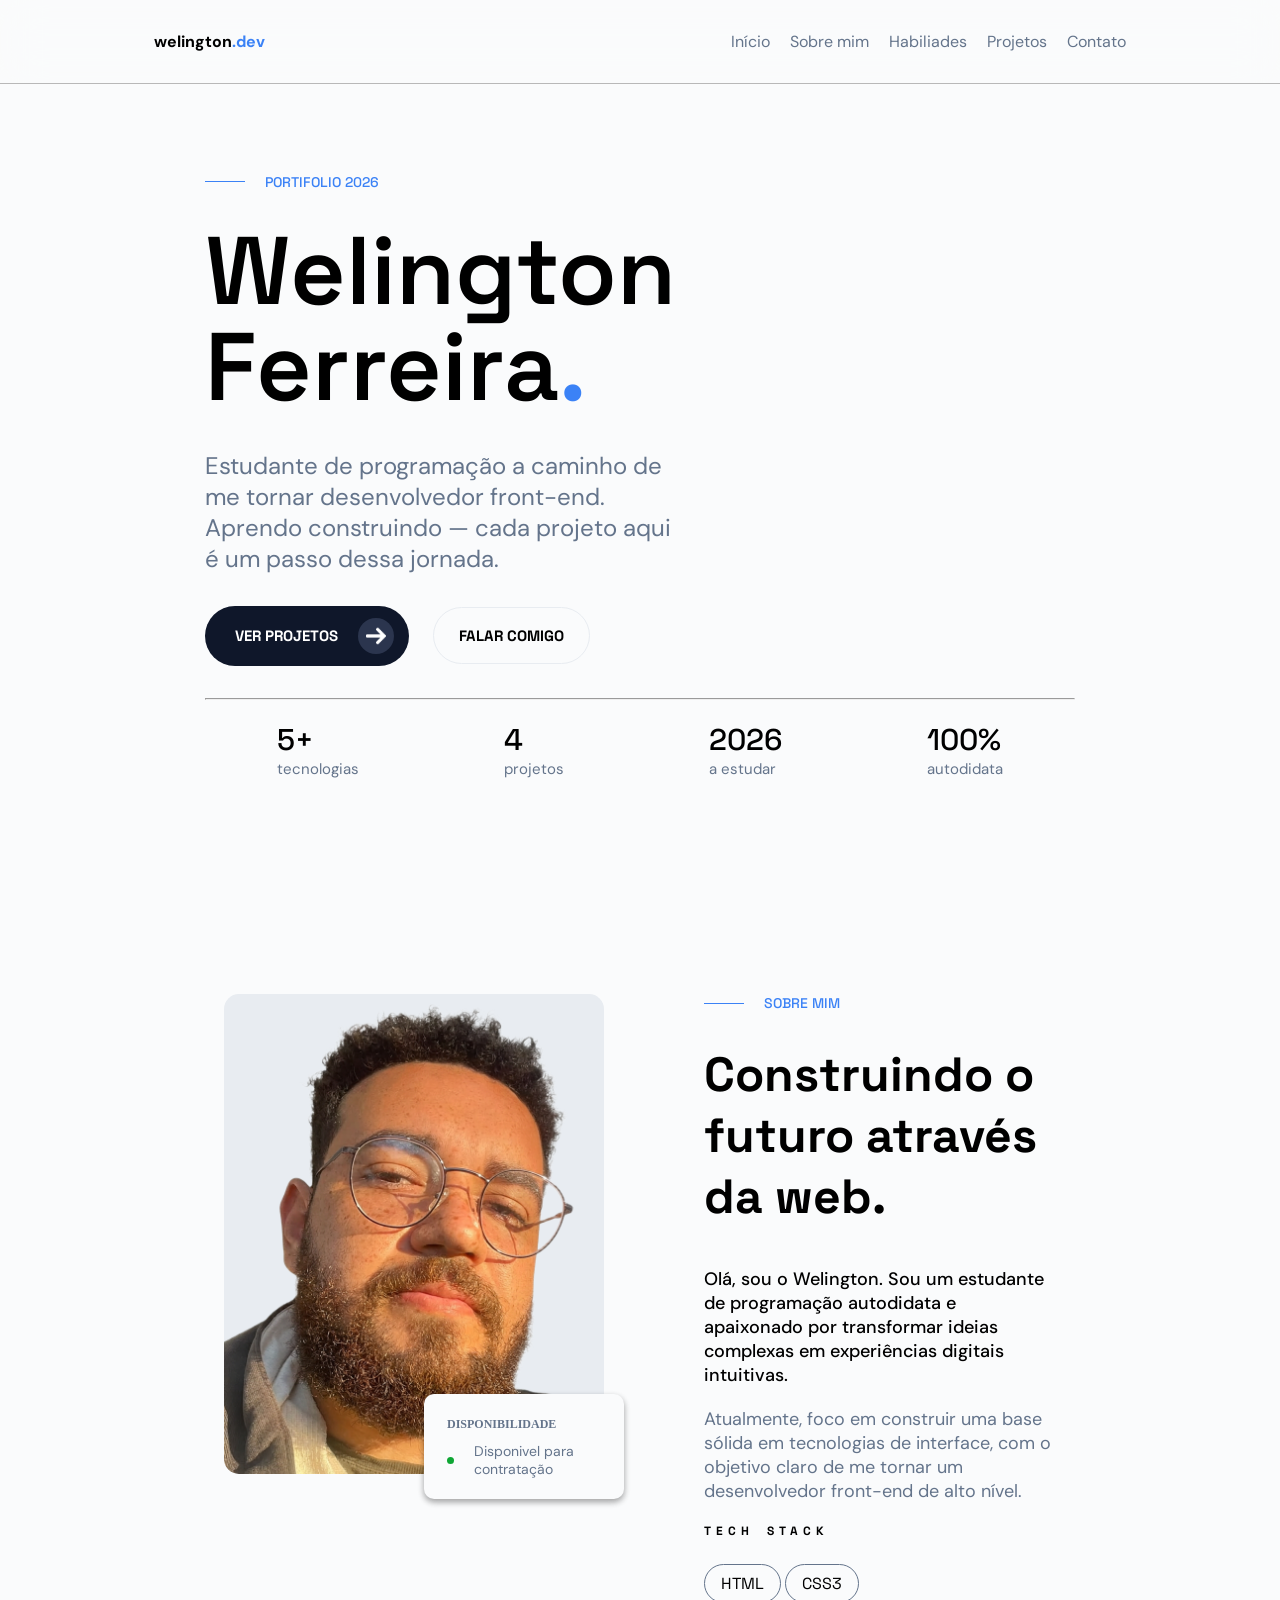
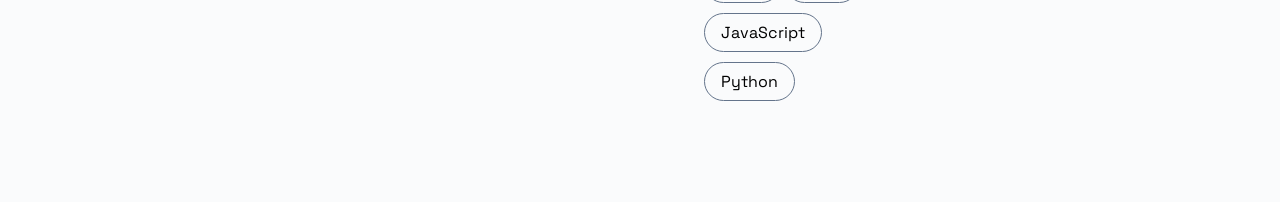
==== index.html @ f97ff8f0 "commit 1 portifolio" ====
<!DOCTYPE html>
<html lang="pt-br">
<head>
    <meta charset="UTF-8">
    <meta name="viewport" content="width=device-width, initial-scale=1.0">
    <title>Portifólio Welington</title>
    <!-- importando fontes -->
    <link rel="preconnect" href="https://fonts.googleapis.com">
    <link rel="preconnect" href="https://fonts.gstatic.com" crossorigin>
    <link href="https://fonts.googleapis.com/css2?family=DM+Sans:ital,opsz,wght@0,9..40,100..1000;1,9..40,100..1000&family=Space+Grotesk:wght@300..700&display=swap" rel="stylesheet">
    <!-- importando css -->
    <link rel="stylesheet" href="./css/global.css">
</head>
<body>
    <!-- cabeçalho -->
    <header class="nav transparente">
        <div>
            <h4>welington<span class="texto-cor">.dev</span></h4>
        </div>
        <div>
            <ul class="alinhamento-nave">
                <li><a href="#inicio">Início</a></li>
                <li><a href="#sobre">Sobre mim</a></li>
                <li><a href="">Habiliades</a></li>
                <li><a href="">Projetos</a></li>
                <li><a href="">Contato</a></li>
            </ul>
        </div>
    </header>
    <!-- corpo -->
    <main>
        <!-- pargina inicial -->
        <div id="inicio" class="estrutura-inicial">
            <div class="conteudo-inicio">
                <div class="estilo-nome-azul espaçamento">
                    <span class="linha"></span>
                    <span>PORTIFOLIO 2026</span>
                </div>
                <div>
                    <h1 class="nome">
                        Welington <br> Ferreira<span class="texto-cor">.</span>
                    </h1>
                    
                </div>
                <p class="espaçamento texto-inicio">
                    Estudante de programação a caminho de me tornar
                    desenvolvedor front-end. Aprendo construindo — cada
                    projeto aqui é um passo dessa jornada.
                </p>
                <div>
                    <button class="espaçamento but-projetos">
                        VER PROJETOS
                        <span class="circulo">
                            <img src="./img/seta-esquerda.png" alt="">
                        </span>
                    </button>
                    <button class="but-comigo">
                        FALAR COMIGO
                    </button>
                </div>
                <hr>
                <div class="resumo-bio">
                    <div class="estrutura-bio">
                        <p class="negrito">5+</p>
                        <p class="detalhes">tecnologias</p>
                    </div>
                    <div class="estrutura-bio">
                        <p class="negrito">4</p>
                        <p class="detalhes">projetos</p>
                    </div>
                    <div class="estrutura-bio">
                        <p class="negrito">2026</p>
                        <p class="detalhes">a estudar</p>
                    </div>
                    <div class="estrutura-bio">
                        <p class="negrito">100%</p>
                        <p class="detalhes">autodidata</p>
                    </div>
                </div>

            </div>
        </div>
        <!-- pagina sobre mim -->
        <div id="sobre" class="estrutura-inicial">
            <div class="conteudo-sobre">
                <div class="teste">
                    <img src="./img/foto-original-sem-fundo (2).png" alt="">
                    <div class="sobre-div">
                        <p class="space-grotesk">DISPONIBILIDADE</p>
                        <div class="teste2 espaçamento">
                            <span class="pisca"></span>
                            <p>Disponivel para contratação</p>
                        </div>
                    </div>
                </div>
                <div class="alinhamento-texto">
                    <div class="estilo-nome-azul espaçamento">
                        <span class="linha"></span>
                        <span>SOBRE MIM</span>
                    </div>
                    <h2 class="titulo">Construindo o futuro através da web.</h2>
                    <p class="textos negrito">Olá, sou o Welington. Sou um estudante de programação autodidata e apaixonado por transformar ideias complexas em experiências digitais intuitivas.</p>
                    <p class="textos">Atualmente, foco em construir uma base sólida em tecnologias de interface, com o objetivo claro de me tornar um desenvolvedor front-end de alto nível.</p>
                    <h4 class="sub-titulos">TECH STACK</h4>
                    <div class="largura-maxima">
                        <span class="stacks">HTML</span>
                        <span class="stacks">CSS3</span>
                        <span class="stacks">JavaScript</span>
                        <span class="stacks">Python</span>
                    </div>
                </div>
            </div>
        </div>
    </main>
    <!-- rodapé -->
    <footer></footer>
    <script src="./js/main.js"></script>
</body>
</html>
---- css/global.css ----
@import url('../css/nav.css');
@import url('../css/inicio.css');
@import url('../css/sobre.css');
/*@import url('habilidades.css');
@import url('projetos.css');
@import url('contato.css'); */

:root {
    --fundo: #fafbfc;
    --fundo-transparente: rgba(250, 251, 252, 0.886);
    --texto-escuro: #e8ecf1;
    --azul-cinza: #64748b;
    --azul-escuro: #0f172a;
    --azul: #3b82f6;
    --font-display: "Space Grotesk", sans-serif;
    --font-sans: "DM Sans", sans-serif;
}

.titulo{
    font-size: 48px;
    font-family: var(--font-display);
    font-weight: 700;
    margin-bottom: 40px;
}

.textos{
    font-size: 18px;
    font-family: var(--font-sans);
    margin-bottom: 20px;
}

.sub-titulos{
    font-family: var(--font-display);
    font-size: 12px;
    word-spacing: 5px;
    letter-spacing: 5px;
    margin-bottom: 20px;
}

.stacks{
    padding: 8px 16px;
    font-family: var(--font-display);
    border: 1px solid var(--azul-cinza);
    border-radius: 35px;
    display: inline-block;
    margin: 5px 0px;
}

.stacks:hover{
    color: var(--azul);
    border: 1px solid var(--azul);
    cursor: default;
}

.largura-maxima{
    width: 60%;
    display: block;
}

* {
    background-color: var(--fundo);
    margin: 0;
    padding: 0;
    box-sizing: border-box;
    scroll-behavior: smooth;
}

h1{
    font-family: var(--font-display);
    font-size: 96px;
    font-weight: 600;
    line-height: 6rem;
}

h4{
    font-weight: 700;
}

a{
    text-decoration: none;
    color: inherit;
}

p{
    font-size: 14px;
    font-family: var(--font-sans);
    color: var(--azul-cinza);
}

ul{
    list-style: none;
}

button{
    cursor: pointer;
    font-family: var(--font-display);
    font-size: 15px;
    padding: 18px 25px 18px 25px; 
    border-radius: 35px;
    font-weight: 700;
    border: 1px solid var(--texto-escuro);
    margin: 0px 20px 0px 0px;
}
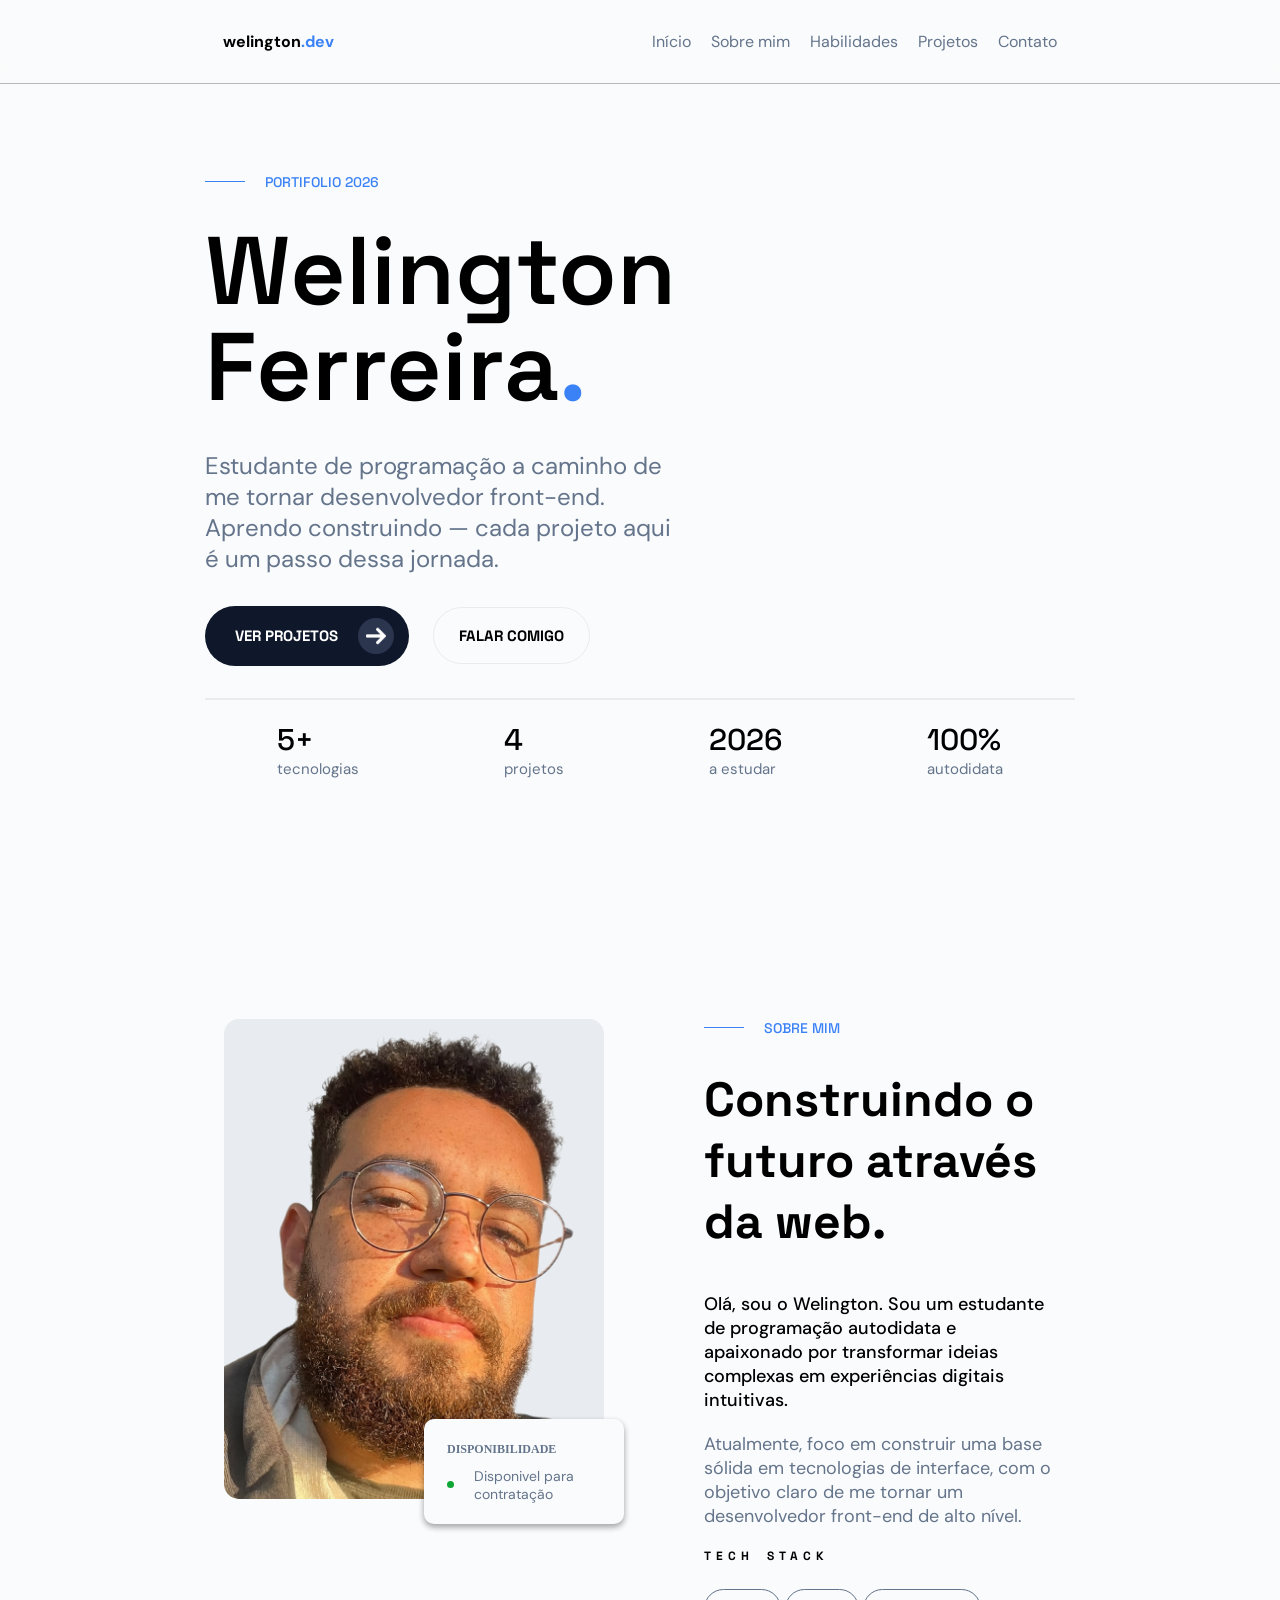
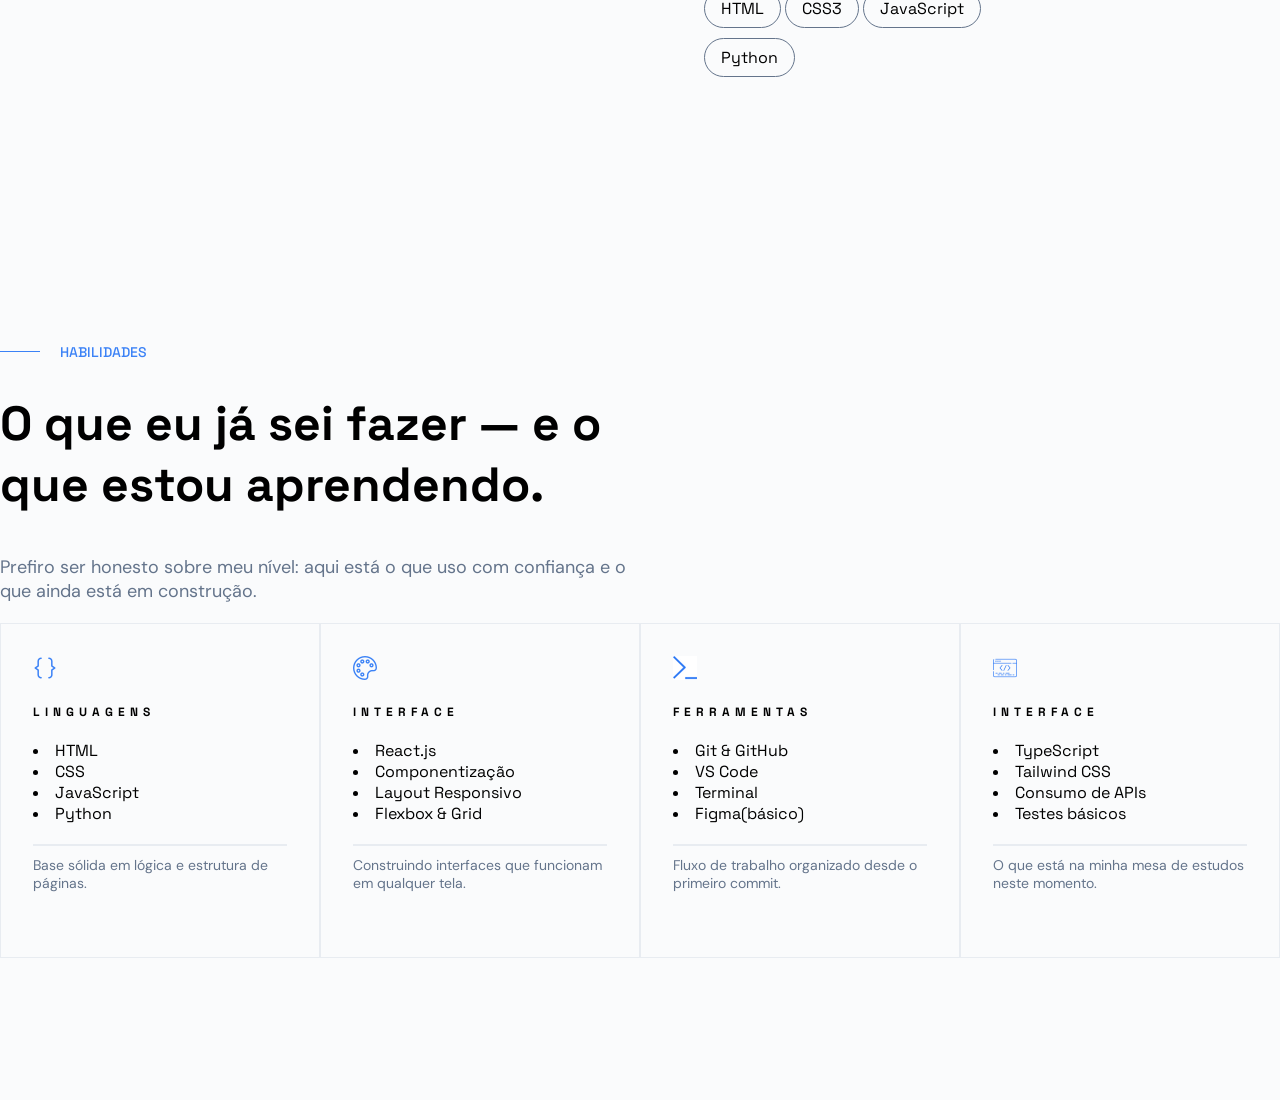
==== commit 078c7687: "add habilidades" ====
--- a/index.html
+++ b/index.html
@@ -21,7 +21,7 @@
             <ul class="alinhamento-nave">
                 <li><a href="#inicio">Início</a></li>
                 <li><a href="#sobre">Sobre mim</a></li>
-                <li><a href="">Habiliades</a></li>
+                <li><a href="#habilidades">Habilidades</a></li>
                 <li><a href="">Projetos</a></li>
                 <li><a href="">Contato</a></li>
             </ul>
@@ -111,6 +111,74 @@
                 </div>
             </div>
         </div>
+        <!-- pagina de habilidades -->
+         <div id="habilidades" class="estrutura-inicial">
+            <div>
+                <div class="alinhamento-texto">
+
+                    <div class="estilo-nome-azul espaçamento">
+                        <span class="linha"></span>
+                        <span>HABILIDADES</span>
+                    </div>
+                    <h2 class="titulo">
+                        O que eu já sei fazer — e o que estou aprendendo.
+                    </h2>
+                    <p class="textos">Prefiro ser honesto sobre meu nível: aqui está o que uso com confiança e o que ainda está em construção.</p>
+                   
+                </div>
+               
+                <div class="org-card">
+                    <div class="card-habilidades">
+                    <img src="./img/colchetes.png" alt="">
+                        <h4 class="sub-titulos">LINGUAGENS</h4>
+                        <ul class="ali">
+                            <li>HTML</li>
+                            <li>CSS</li>
+                            <li>JavaScript</li>
+                            <li>Python</li>
+                        </ul>
+                        <hr>
+                        <p>Base sólida em lógica e estrutura de páginas.</p>
+                    </div>
+                    <div class="card-habilidades">
+                        <img src="./img/paleta-de-cores.png" alt="">
+                        <h4 class="sub-titulos">INTERFACE</h4>
+                        <ul class="ali">
+                            <li>React.js</li>
+                            <li>Componentização</li>
+                            <li>Layout Responsivo</li>
+                            <li>Flexbox & Grid</li>
+                        </ul>
+                        <hr>
+                        <p>Construindo interfaces que funcionam em qualquer tela.</p>
+                    </div>
+                    <div class="card-habilidades">
+                        <img src="./img/img ferramentas.png" alt="">
+                        <h4 class="sub-titulos">FERRAMENTAS</h4>
+                        <ul class="ali">
+                            <li>Git & GitHub</li>
+                            <li>VS Code</li>
+                            <li>Terminal</li>
+                            <li>Figma(básico)</li>
+                        </ul>
+                        <hr>
+                        <p>Fluxo de trabalho organizado desde o primeiro commit.</p>
+                    </div>
+                    <div class="card-habilidades">
+                        <img src="./img/programacao.png" alt="">
+                        <h4 class="sub-titulos">INTERFACE</h4>
+                        <ul class="ali">
+                            <li>TypeScript</li>
+                            <li>Tailwind CSS</li>
+                            <li>Consumo de APIs</li>
+                            <li>Testes básicos</li>
+                        </ul>
+                        <hr>
+                        <p>O que está na minha mesa de estudos neste momento.</p>
+                    </div>
+                </div>
+            </div>
+         </div>
     </main>
     <!-- rodapé -->
     <footer></footer>
--- a/css/global.css
+++ b/css/global.css
@@ -1,8 +1,8 @@
 @import url('../css/nav.css');
 @import url('../css/inicio.css');
 @import url('../css/sobre.css');
-/*@import url('habilidades.css');
-@import url('projetos.css');
+@import url('../css/habilidades.css');
+/* @import url('projetos.css');
 @import url('contato.css'); */
 
 :root {
@@ -14,6 +14,9 @@
     --azul: #3b82f6;
     --font-display: "Space Grotesk", sans-serif;
     --font-sans: "DM Sans", sans-serif;
+
+    /* --transparente: rgba(250, 251, 252, 0.765) 'backdrop-filter': blur(20px); */
+  
 }
 
 .titulo{
@@ -53,7 +56,7 @@
 }
 
 .largura-maxima{
-    width: 60%;
+    width: 80%;
     display: block;
 }
 
@@ -79,6 +82,7 @@
 a{
     text-decoration: none;
     color: inherit;
+    background-color: inherit;
 }
 
 p{
@@ -87,9 +91,7 @@
     color: var(--azul-cinza);
 }
 
-ul{
-    list-style: none;
-}
+
 
 button{
     cursor: pointer;
@@ -101,3 +103,10 @@
     border: 1px solid var(--texto-escuro);
     margin: 0px 20px 0px 0px;
 }
+
+hr{
+    border: none;
+    height: 2px;
+    background-color: var(--texto-escuro);
+    margin-bottom: 10px;
+}
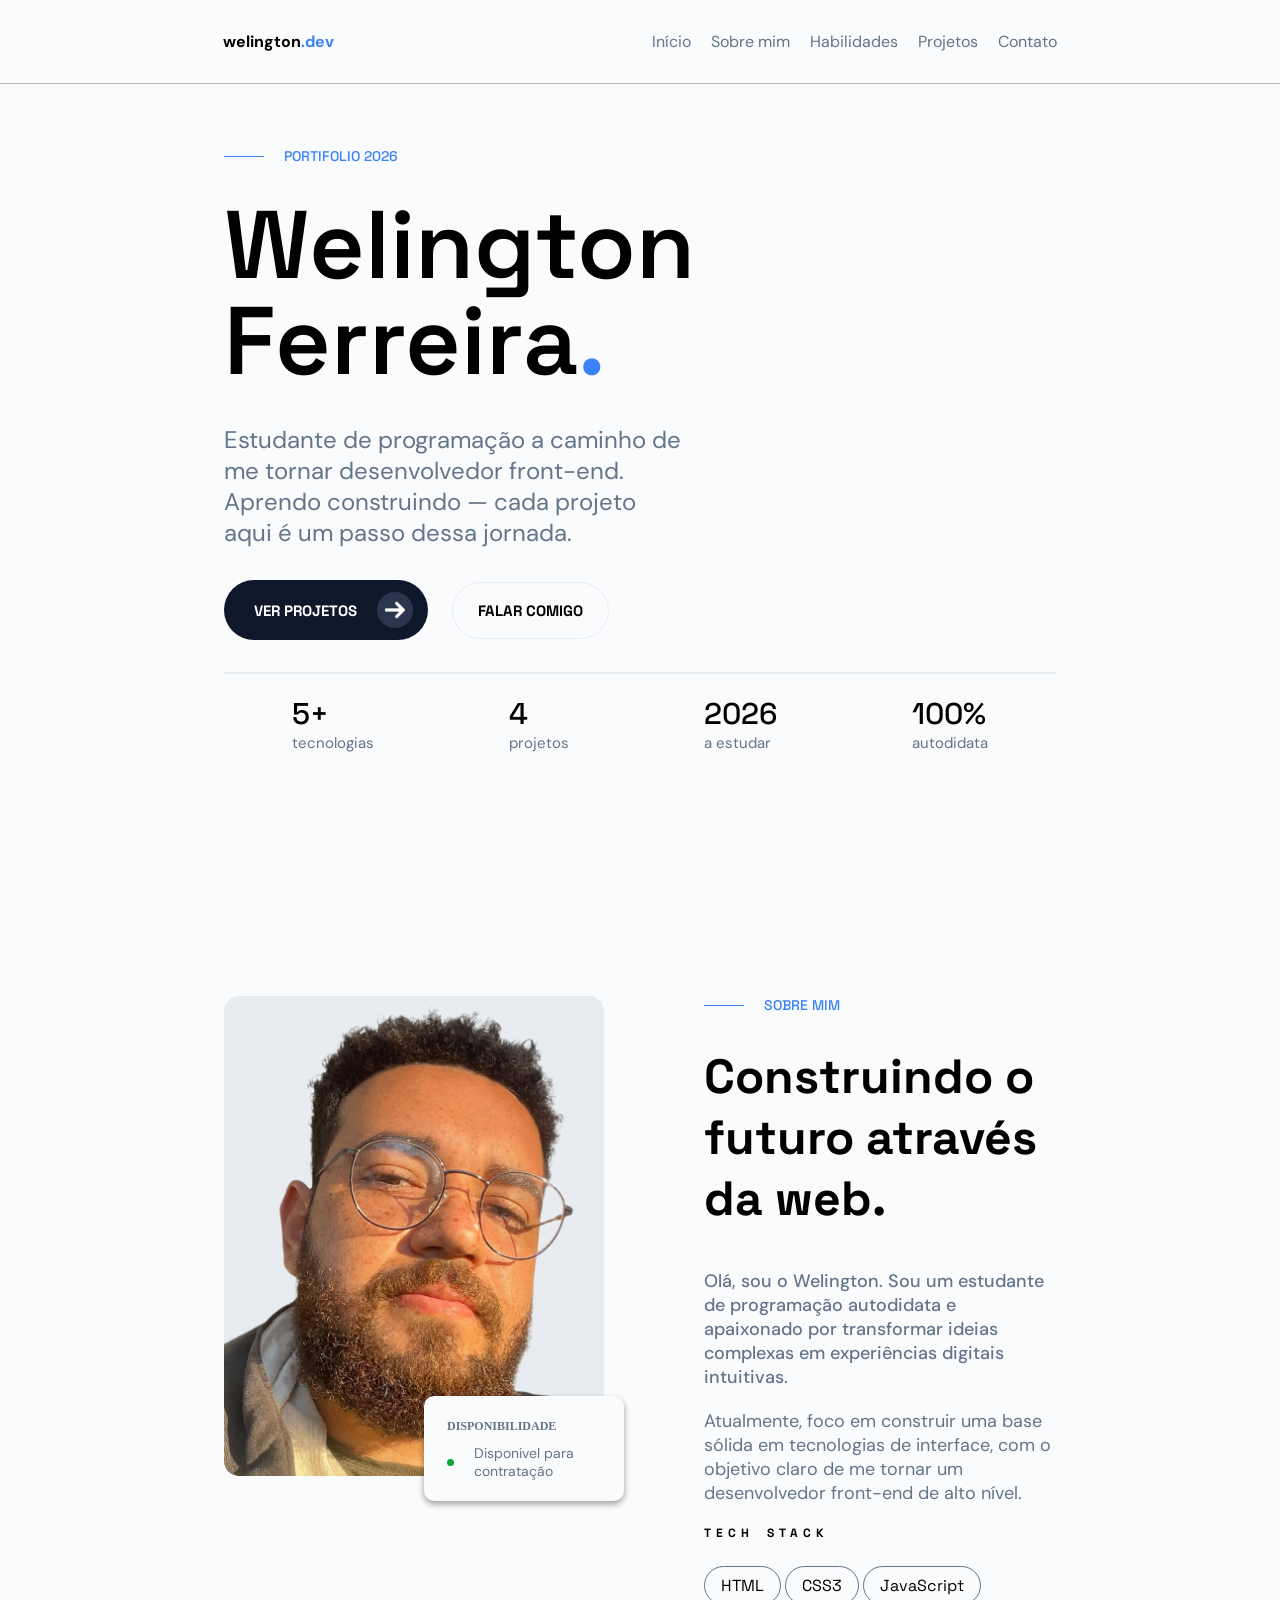
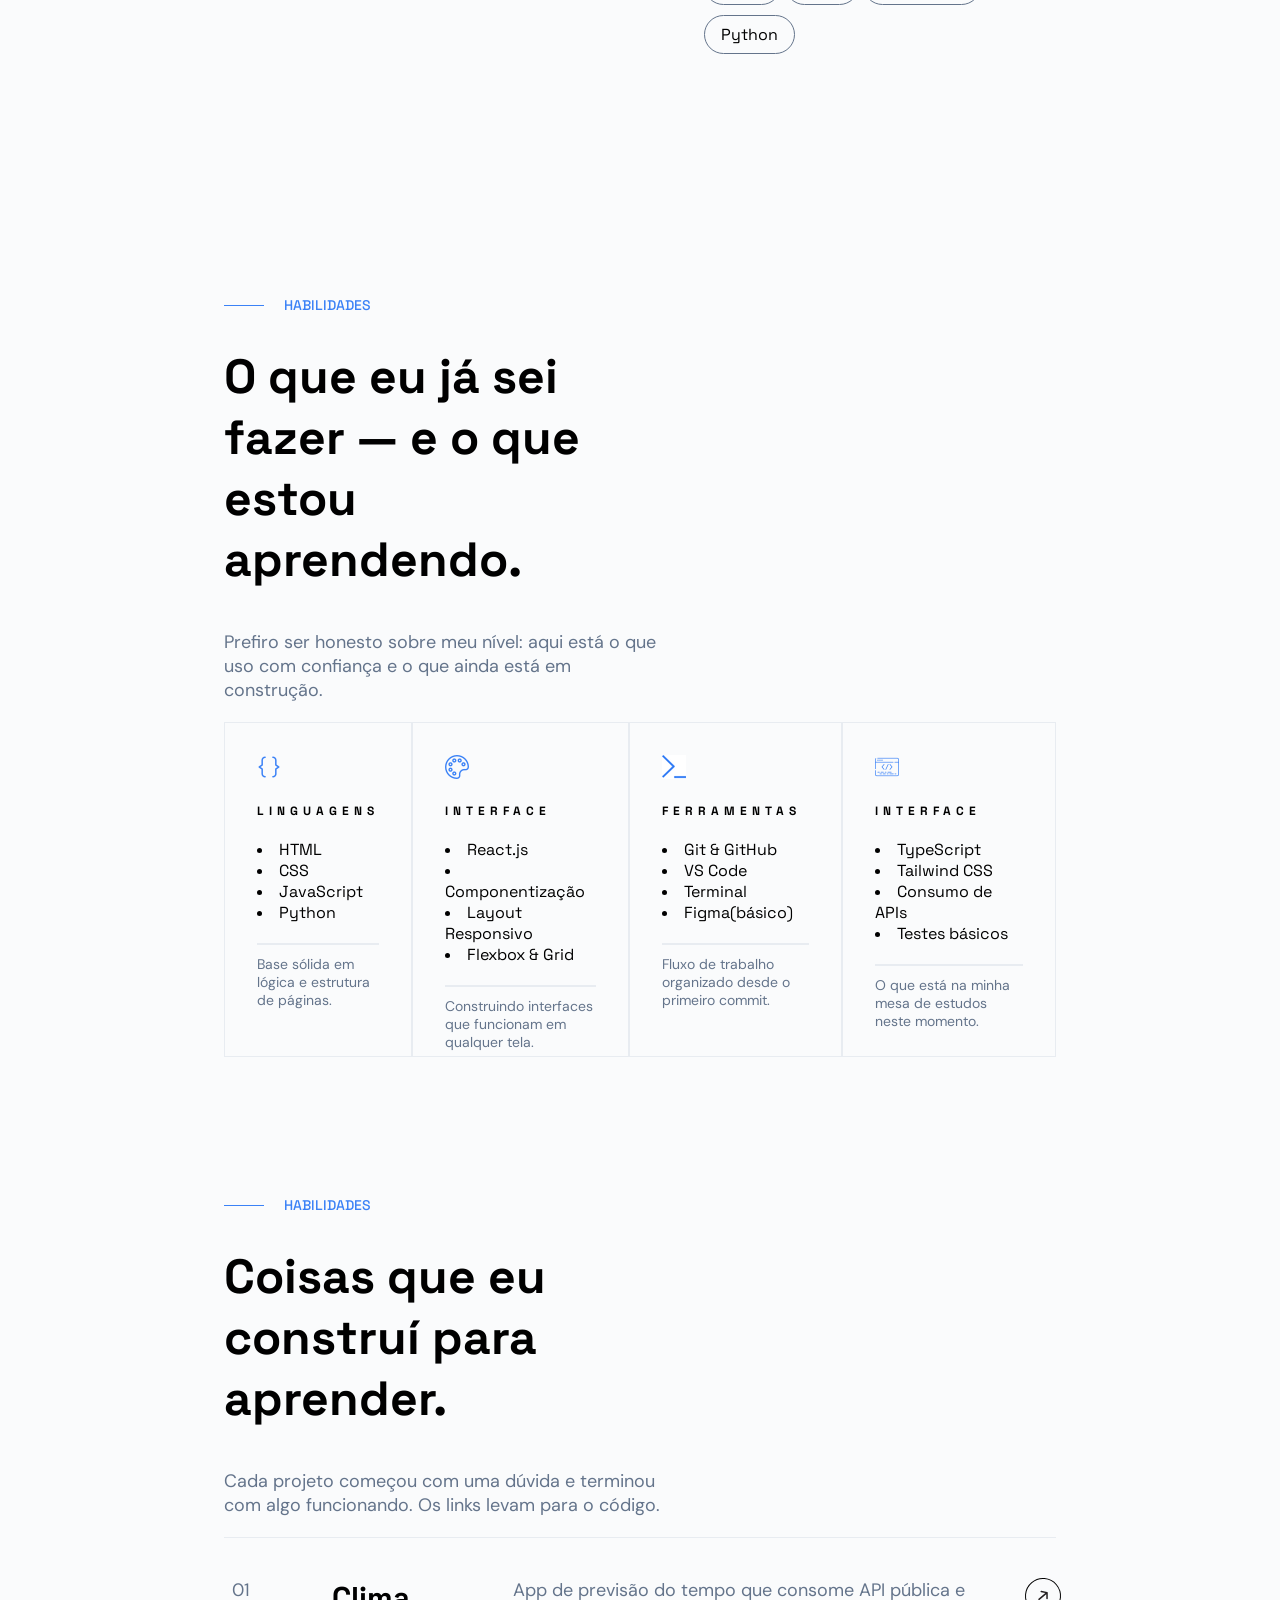
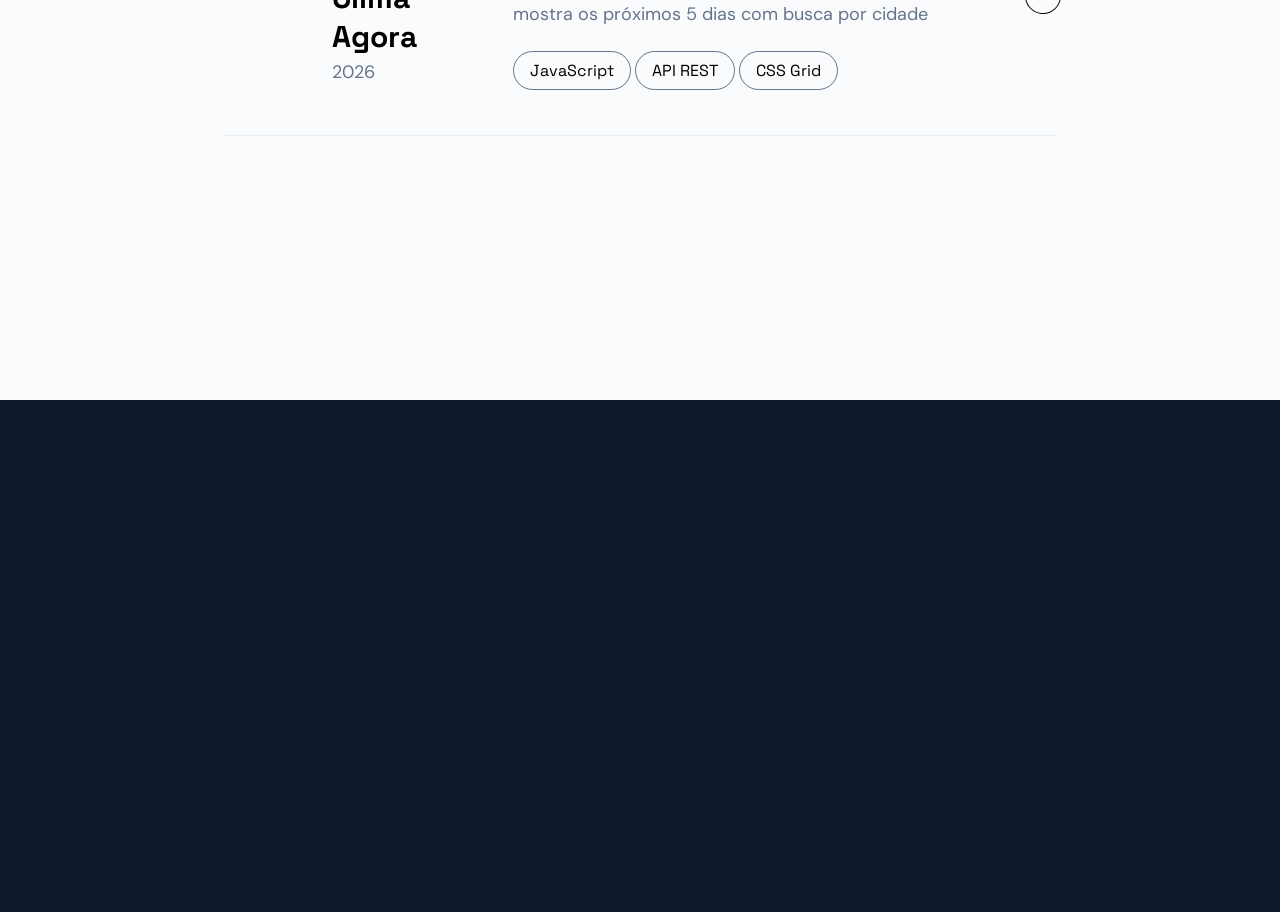
==== commit bd78112c: "add projetos" ====
--- a/index.html
+++ b/index.html
@@ -22,15 +22,15 @@
                 <li><a href="#inicio">Início</a></li>
                 <li><a href="#sobre">Sobre mim</a></li>
                 <li><a href="#habilidades">Habilidades</a></li>
-                <li><a href="">Projetos</a></li>
-                <li><a href="">Contato</a></li>
+                <li><a href="#projetos">Projetos</a></li>
+                <li><a href="#contato">Contato</a></li>
             </ul>
         </div>
     </header>
     <!-- corpo -->
     <main>
         <!-- pargina inicial -->
-        <div id="inicio" class="estrutura-inicial">
+        <section id="inicio" class="estrutura-inicial">
             <div class="conteudo-inicio">
                 <div class="estilo-nome-azul espaçamento">
                     <span class="linha"></span>
@@ -79,9 +79,9 @@
                 </div>
 
             </div>
-        </div>
+        </section>
         <!-- pagina sobre mim -->
-        <div id="sobre" class="estrutura-inicial">
+        <section id="sobre" class="estrutura-inicial">
             <div class="conteudo-sobre">
                 <div class="teste">
                     <img src="./img/foto-original-sem-fundo (2).png" alt="">
@@ -99,7 +99,7 @@
                         <span>SOBRE MIM</span>
                     </div>
                     <h2 class="titulo">Construindo o futuro através da web.</h2>
-                    <p class="textos negrito">Olá, sou o Welington. Sou um estudante de programação autodidata e apaixonado por transformar ideias complexas em experiências digitais intuitivas.</p>
+                    <p class="negrito textos ">Olá, sou o Welington. Sou um estudante de programação autodidata e apaixonado por transformar ideias complexas em experiências digitais intuitivas.</p>
                     <p class="textos">Atualmente, foco em construir uma base sólida em tecnologias de interface, com o objetivo claro de me tornar um desenvolvedor front-end de alto nível.</p>
                     <h4 class="sub-titulos">TECH STACK</h4>
                     <div class="largura-maxima">
@@ -110,10 +110,10 @@
                     </div>
                 </div>
             </div>
-        </div>
+        </section>
         <!-- pagina de habilidades -->
-         <div id="habilidades" class="estrutura-inicial">
-            <div>
+         <section id="habilidades" class="estrutura-inicial">
+            <div class="alinhamento-padding">
                 <div class="alinhamento-texto">
 
                     <div class="estilo-nome-azul espaçamento">
@@ -178,10 +178,51 @@
                     </div>
                 </div>
             </div>
-         </div>
+         </section>
+         <!-- pagina de projetos -->
+        <section id="projetos" class="estrutura-inicial">
+            <div class="alinhamento-padding">
+                <div class="alinhamento-texto">
+                    <div class="estilo-nome-azul espaçamento">
+                        <span class="linha"></span>
+                        <span>HABILIDADES</span>
+                    </div>
+                    <h2 class="titulo">
+                        Coisas que eu construí para aprender.
+                    </h2>
+                    <p class="textos">
+                        Cada projeto começou com uma dúvida e terminou com algo funcionando. Os links levam para o código.
+                    </p>
+                </div>
+                
+                <div class="card-projetos">
+                    <div>
+                        <span class="textos">01</span>
+                    </div>
+                    <div>
+                        <h3 class="titulo-projeto">Clima Agora</h3>
+                        <span class="textos">2026</span>
+                    </div>
+                    <div>
+                        <p class="textos">App de previsão do tempo que consome API pública e mostra os próximos 5 dias com busca por cidade</p>
+                        <span class="stacks">JavaScript</span>
+                        <span class="stacks">API REST</span>
+                        <span class="stacks">CSS Grid</span>
+                    </div>
+                    <div class="ali-img">
+                        <img src="./img/arrowbackoutline_110825.svg" alt="">
+                    </div>
+                </div>
+
+            </div>
+        </section>
+        <!-- pagina de contato -->
+        <section id="contato" class="desing-footer">
+            <div></div>
+            <div></div>
+            <footer></footer>
+        </section>
     </main>
-    <!-- rodapé -->
-    <footer></footer>
     <script src="./js/main.js"></script>
 </body>
 </html>
--- a/css/global.css
+++ b/css/global.css
@@ -2,8 +2,8 @@
 @import url('../css/inicio.css');
 @import url('../css/sobre.css');
 @import url('../css/habilidades.css');
-/* @import url('projetos.css');
-@import url('contato.css'); */
+@import url('../css/projetos.css');
+@import url('../css/contato.css');
 
 :root {
     --fundo: #fafbfc;
@@ -30,6 +30,7 @@
     font-size: 18px;
     font-family: var(--font-sans);
     margin-bottom: 20px;
+    color: var(--azul-cinza);
 }
 
 .sub-titulos{
@@ -58,6 +59,10 @@
 .largura-maxima{
     width: 80%;
     display: block;
+}
+
+.alinhamento-padding{
+    padding: 96px;
 }
 
 * {
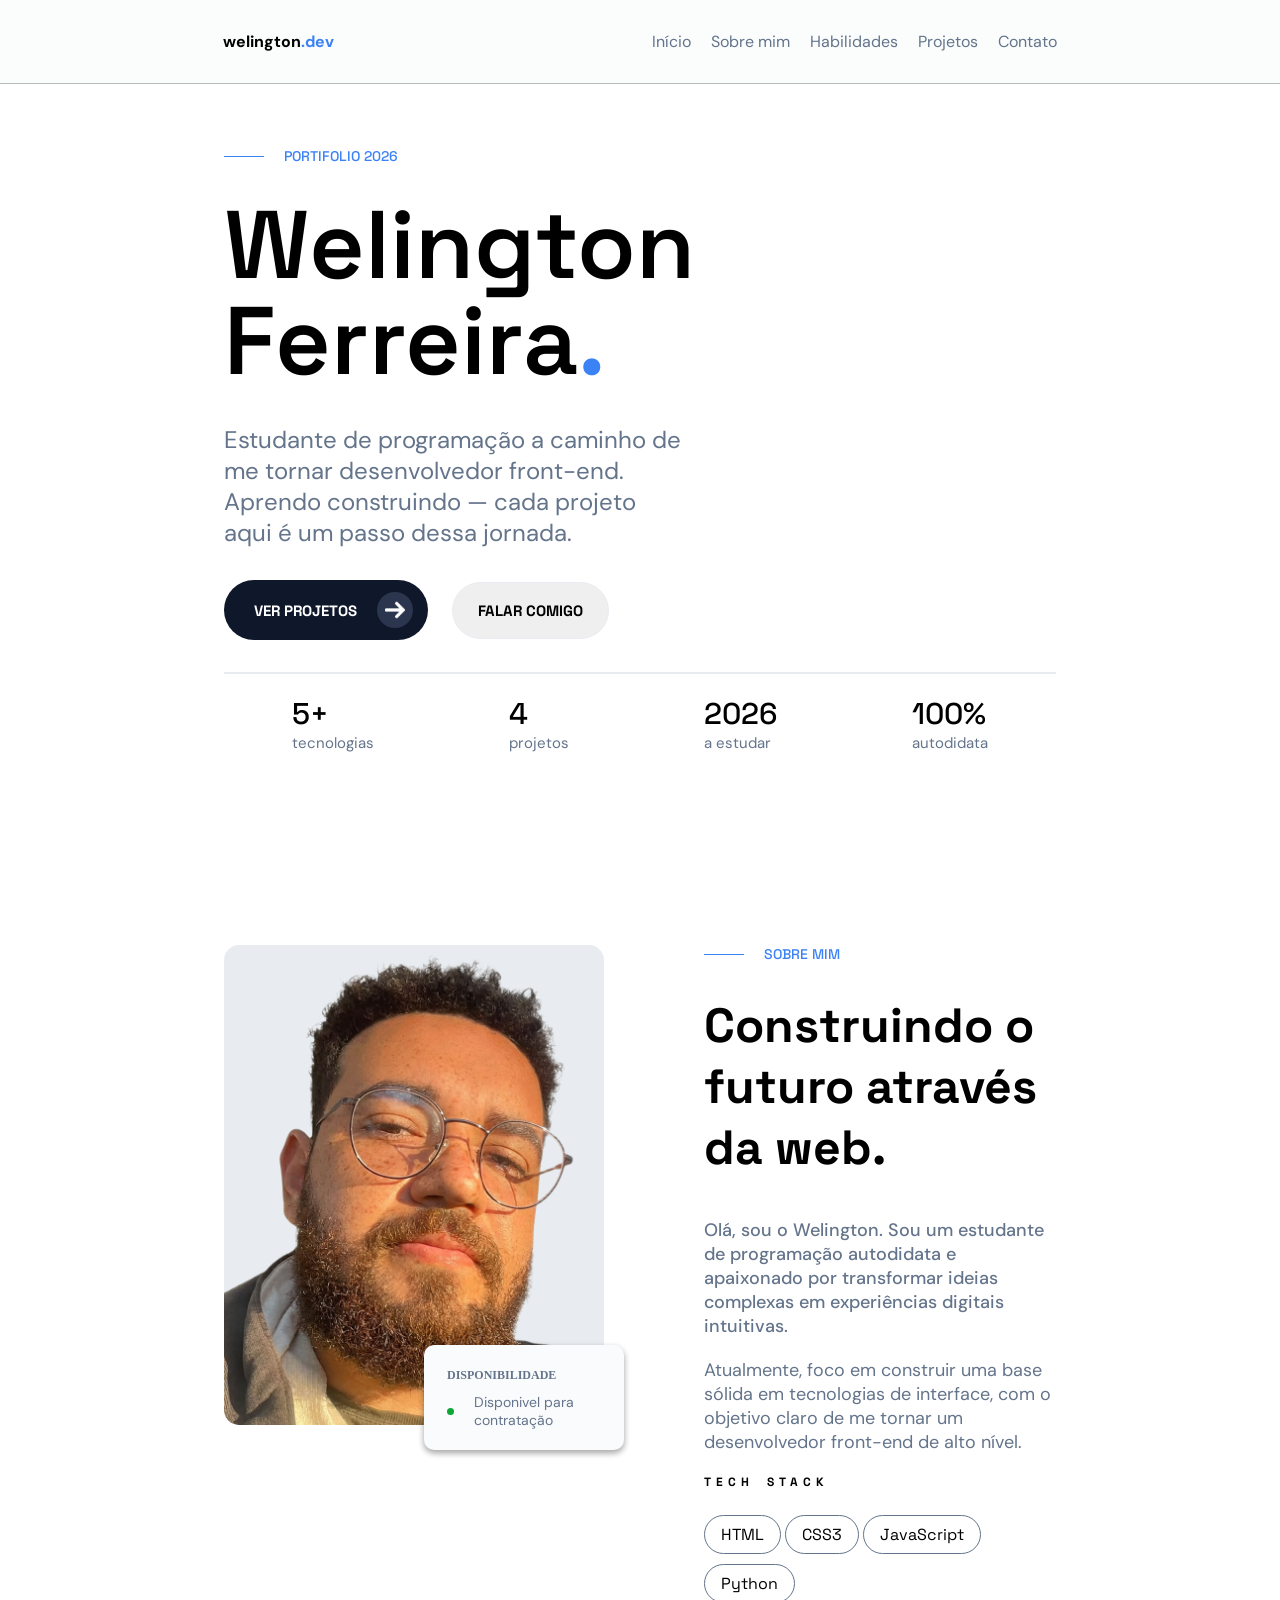
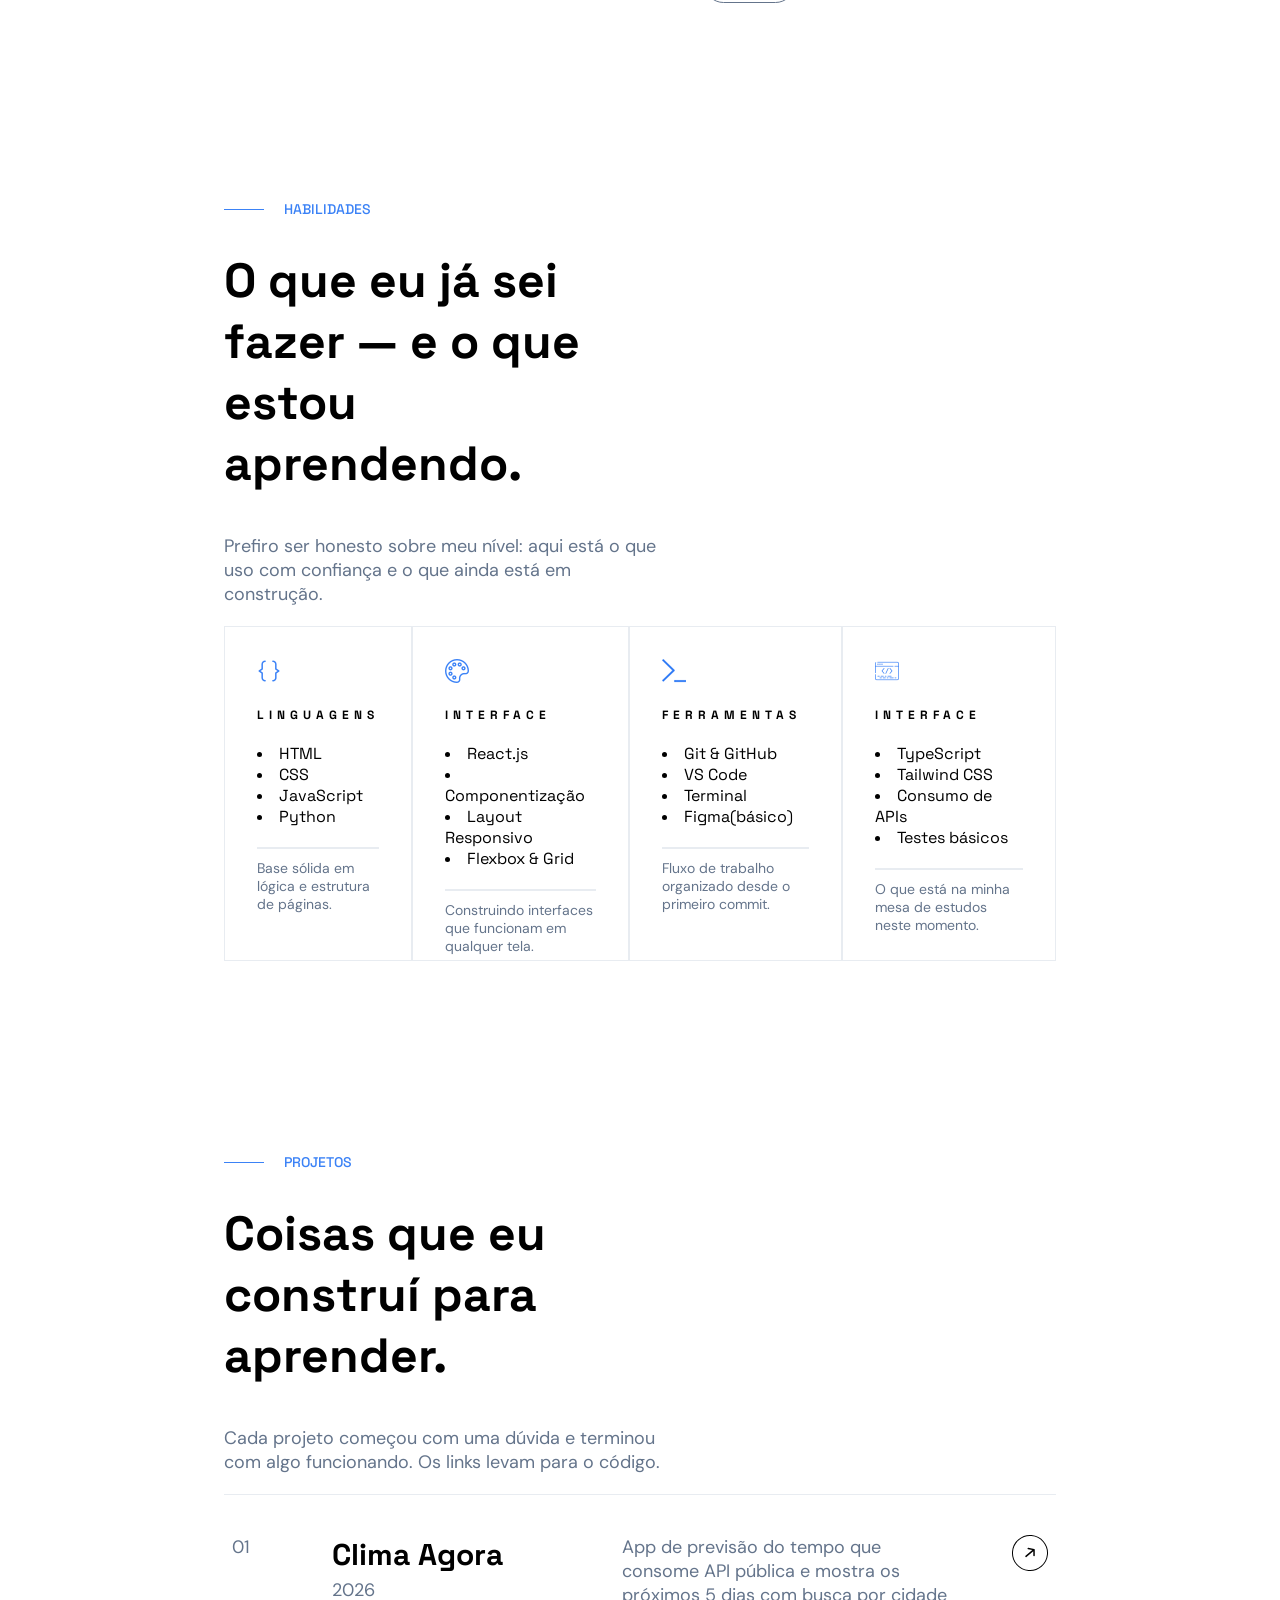
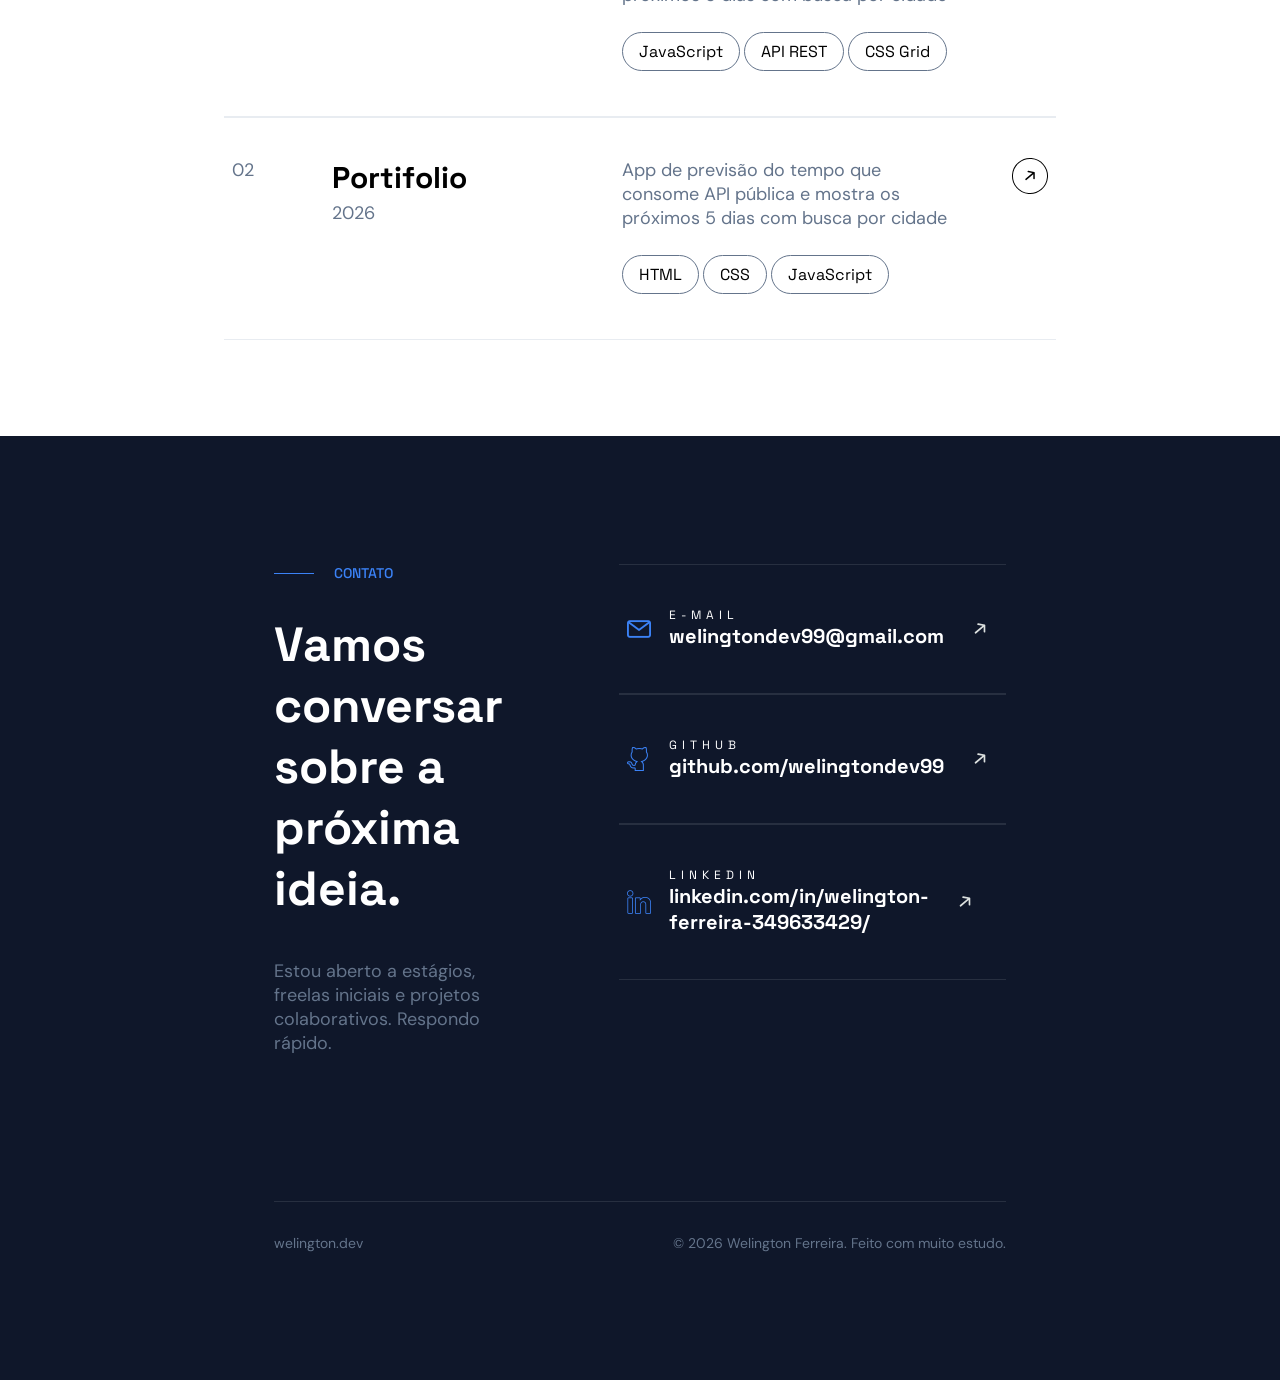
==== commit f5bb2ea9: "add contato" ====
--- a/index.html
+++ b/index.html
@@ -185,7 +185,7 @@
                 <div class="alinhamento-texto">
                     <div class="estilo-nome-azul espaçamento">
                         <span class="linha"></span>
-                        <span>HABILIDADES</span>
+                        <span>PROJETOS</span>
                     </div>
                     <h2 class="titulo">
                         Coisas que eu construí para aprender.
@@ -194,8 +194,8 @@
                         Cada projeto começou com uma dúvida e terminou com algo funcionando. Os links levam para o código.
                     </p>
                 </div>
-                
-                <div class="card-projetos">
+                <!-- projeto 1 -->
+                <a href="" target="_blank" class="card-projetos ">
                     <div>
                         <span class="textos">01</span>
                     </div>
@@ -210,17 +210,107 @@
                         <span class="stacks">CSS Grid</span>
                     </div>
                     <div class="ali-img">
-                        <img src="./img/arrowbackoutline_110825.svg" alt="">
-                    </div>
-                </div>
+                        <svg class="img-projetos" xmlns="http://www.w3.org/2000/svg" viewBox="0 0 24 24">
+                            <defs>
+                                <style>.cls-1{d:'...';opacity:0;}.cls-2{d:'...';}</style>
+                            </defs>
+                            <title>arrow</title>
+                            <g id="Layer_2" data-name="Layer 2">
+                                <g id="arrow-back">
+                                    <g id="arrow-back-2" data-name="arrow-back">
+                                        <rect class="cls-1" width="24" height="24" transform="translate(24 0) rotate(90)"/>
+                                        <path class="cls-2" d="M19,11H7.14l3.63-4.36A1,1,0,1,0,9.23,5.36l-5,6a1.19,1.19,0,0,0-.09.15c0,.05,0,.08-.07.13A1,1,0,0,0,4,12H4a1,1,0,0,0,.07.36c0,.05,0,.08.07.13a1.19,1.19,0,0,0,.09.15l5,6A1,1,0,0,0,10,19a1,1,0,0,0,.64-.23,1,1,0,0,0,.13-1.41L7.14,13H19a1,1,0,0,0,0-2Z"/>
+                                    </g>
+                                </g>
+                            </g>
+                        </svg>
+                    </div>
+                </a>
+                <!-- projeto 2 -->
+                <a href="" target="_blank" class="card-projetos ">
+                    <div>
+                        <span class="textos">02</span>
+                    </div>
+                    <div>
+                        <h3 class="titulo-projeto">Portifolio</h3>
+                        <span class="textos">2026</span>
+                    </div>
+                    <div>
+                        <p class="textos">App de previsão do tempo que consome API pública e mostra os próximos 5 dias com busca por cidade</p>
+                        <span class="stacks">HTML</span>
+                        <span class="stacks">CSS</span>
+                        <span class="stacks">JavaScript</span>
+                    </div>
+                    <div class="ali-img">
+                        <svg class="img-projetos" xmlns="http://www.w3.org/2000/svg" viewBox="0 0 24 24">
+                            <defs>
+                                <style>.cls-1{d:'...';opacity:0;}.cls-2{d:'...';}</style>
+                            </defs>
+                            <title>arrow-back</title>
+                            <g id="Layer_2" data-name="Layer 2">
+                                <g id="arrow-back">
+                                    <g id="arrow-back-2" data-name="arrow-back">
+                                        <rect class="cls-1" width="24" height="24" transform="translate(24 0) rotate(90)"/>
+                                        <path class="cls-2" d="M19,11H7.14l3.63-4.36A1,1,0,1,0,9.23,5.36l-5,6a1.19,1.19,0,0,0-.09.15c0,.05,0,.08-.07.13A1,1,0,0,0,4,12H4a1,1,0,0,0,.07.36c0,.05,0,.08.07.13a1.19,1.19,0,0,0,.09.15l5,6A1,1,0,0,0,10,19a1,1,0,0,0,.64-.23,1,1,0,0,0,.13-1.41L7.14,13H19a1,1,0,0,0,0-2Z"/>
+                                    </g>
+                                </g>
+                            </g>
+                        </svg>
+                    </div>
+                </a>
 
             </div>
         </section>
         <!-- pagina de contato -->
-        <section id="contato" class="desing-footer">
-            <div></div>
-            <div></div>
-            <footer></footer>
+        <section id="contato" class="desing-contato">
+            <div class="grid-contato">
+                <div class="org-text-contato">
+                    <div class="estilo-nome-azul espaçamento">
+                        <span class="linha"></span>
+                        <span>CONTATO</span>
+                    </div>
+                    <h2 class="titulo">
+                        Vamos conversar sobre a próxima ideia.
+                    </h2>
+                    <p class="textos">Estou aberto a estágios, freelas iniciais e projetos colaborativos. Respondo rápido.</p>
+                </div>
+                <div>
+                    <a href="mailto:welingtondev99@gmail.com" target="_blank" class="card-contato">
+                        <img  src="./img/e-mail.png" alt="">
+                        <div>
+                            <span class="sub-titulos">E-MAIL</span>
+                            <h3 class="link-contato">welingtondev99@gmail.com</h3>
+                        </div>
+                        <div class="ali-img">
+                            <img class="img-contato " src="./img/arrowbackoutline_110825.svg" alt="">
+                        </div>
+                    </a>
+                    <a href="https://github.com/welingtondev99" target="_blank" class="card-contato">
+                        <img  src="./img/github.png" alt="">
+                        <div>
+                            <span class="sub-titulos">GITHUB</span>
+                            <h3 class="link-contato">github.com/welingtondev99</h3>
+                        </div>
+                        <div class="ali-img">
+                            <img class="img-contato " src="./img/arrowbackoutline_110825.svg" alt="">
+                        </div>
+                    </a>
+                    <a href="https://www.linkedin.com/in/welington-ferreira-349633429/" target="_blank" class="card-contato">
+                        <img  src="./img/linkedin.png" alt="">
+                        <div>
+                            <span class="sub-titulos">LINKEDIN</span>
+                            <h3 class="link-contato">linkedin.com/in/welington-ferreira-349633429/</h3>
+                        </div>
+                        <div class="ali-img">
+                            <img class="img-contato " src="./img/arrowbackoutline_110825.svg" alt="">
+                        </div>
+                    </a>
+                </div>
+                <footer class="footer">
+                    <p>welington.dev</p>
+                    <p>© 2026 Welington Ferreira. Feito com muito estudo.</p>
+                </footer>
+            </div>
         </section>
     </main>
     <script src="./js/main.js"></script>
--- a/css/global.css
+++ b/css/global.css
@@ -18,6 +18,16 @@
     /* --transparente: rgba(250, 251, 252, 0.765) 'backdrop-filter': blur(20px); */
   
 }
+
+.estrutura-inicial{
+    display: flex;
+    align-items: flex-start;
+    margin: auto;
+    /* height: 90vh; */
+    width: 80%;
+    flex-direction: column;
+}
+
 
 .titulo{
     font-size: 48px;
@@ -66,7 +76,7 @@
 }
 
 * {
-    background-color: var(--fundo);
+    /* background-color: var(--fundo); */
     margin: 0;
     padding: 0;
     box-sizing: border-box;
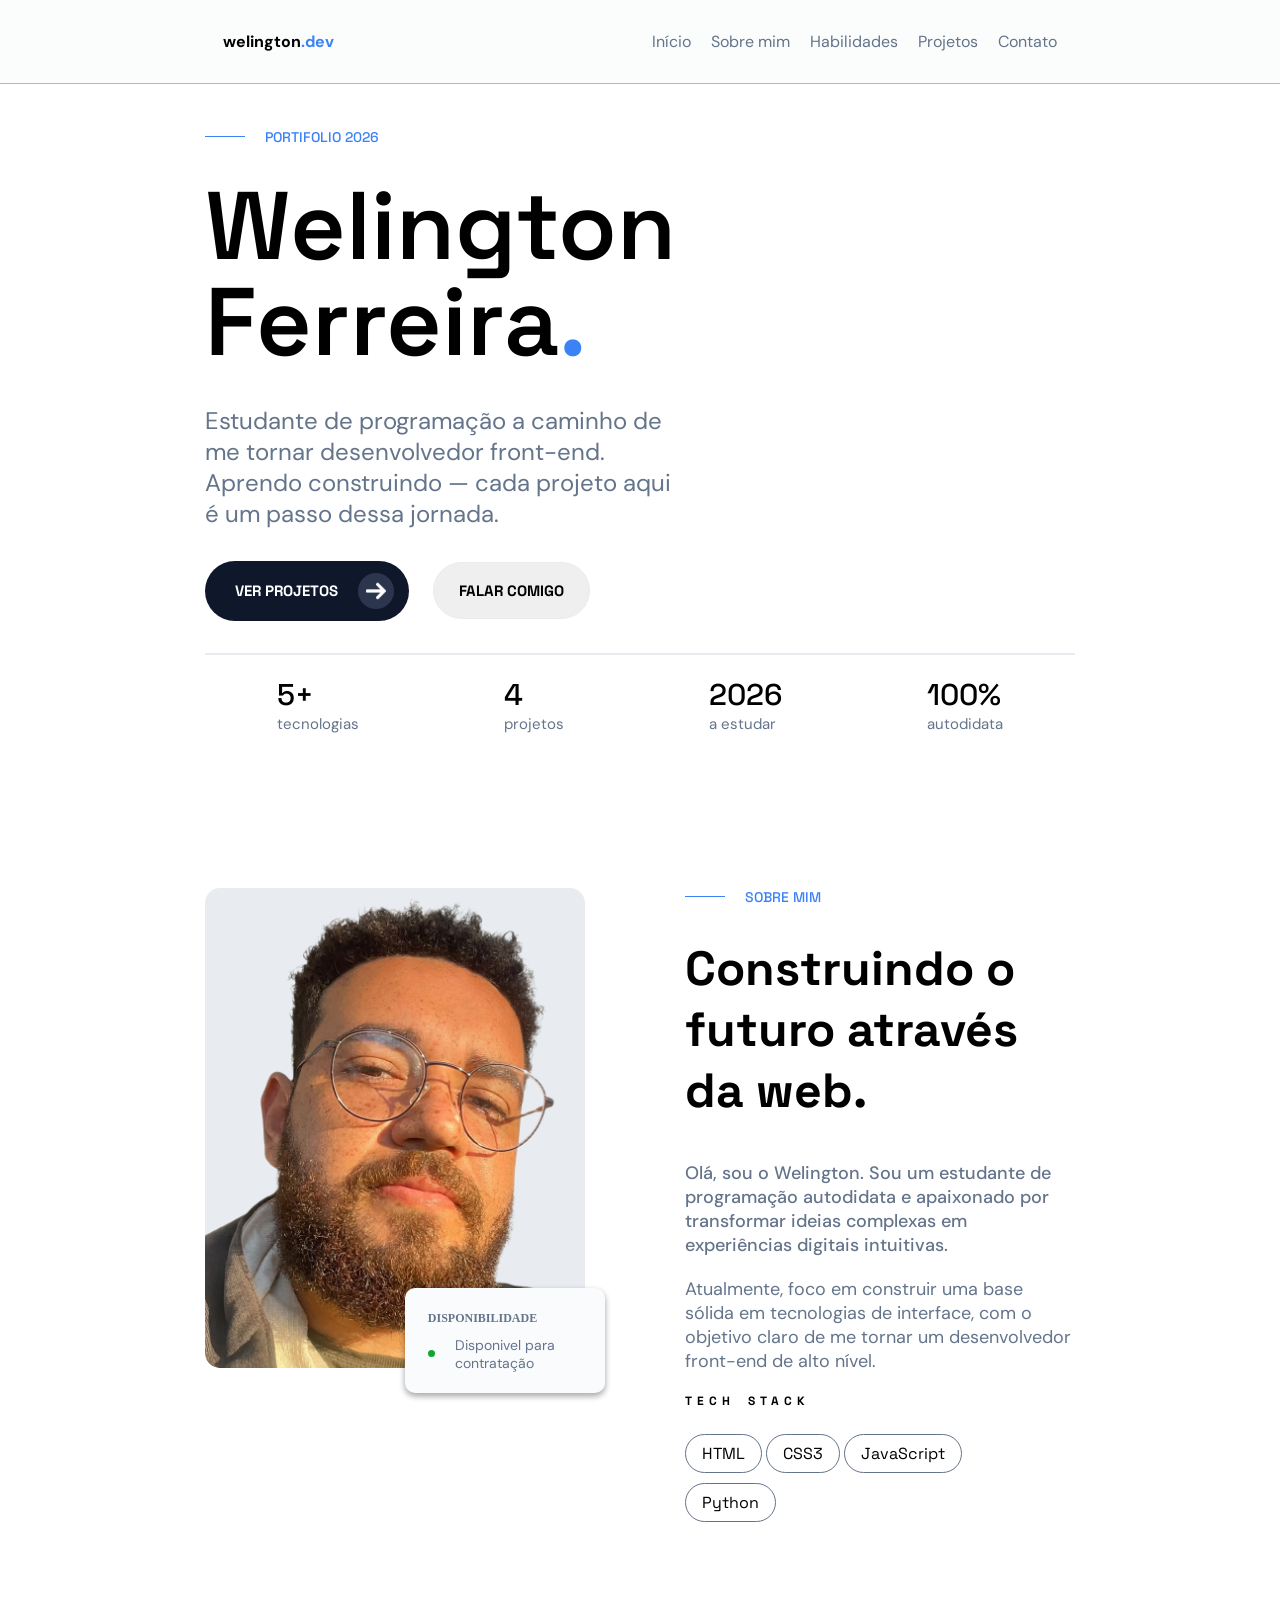
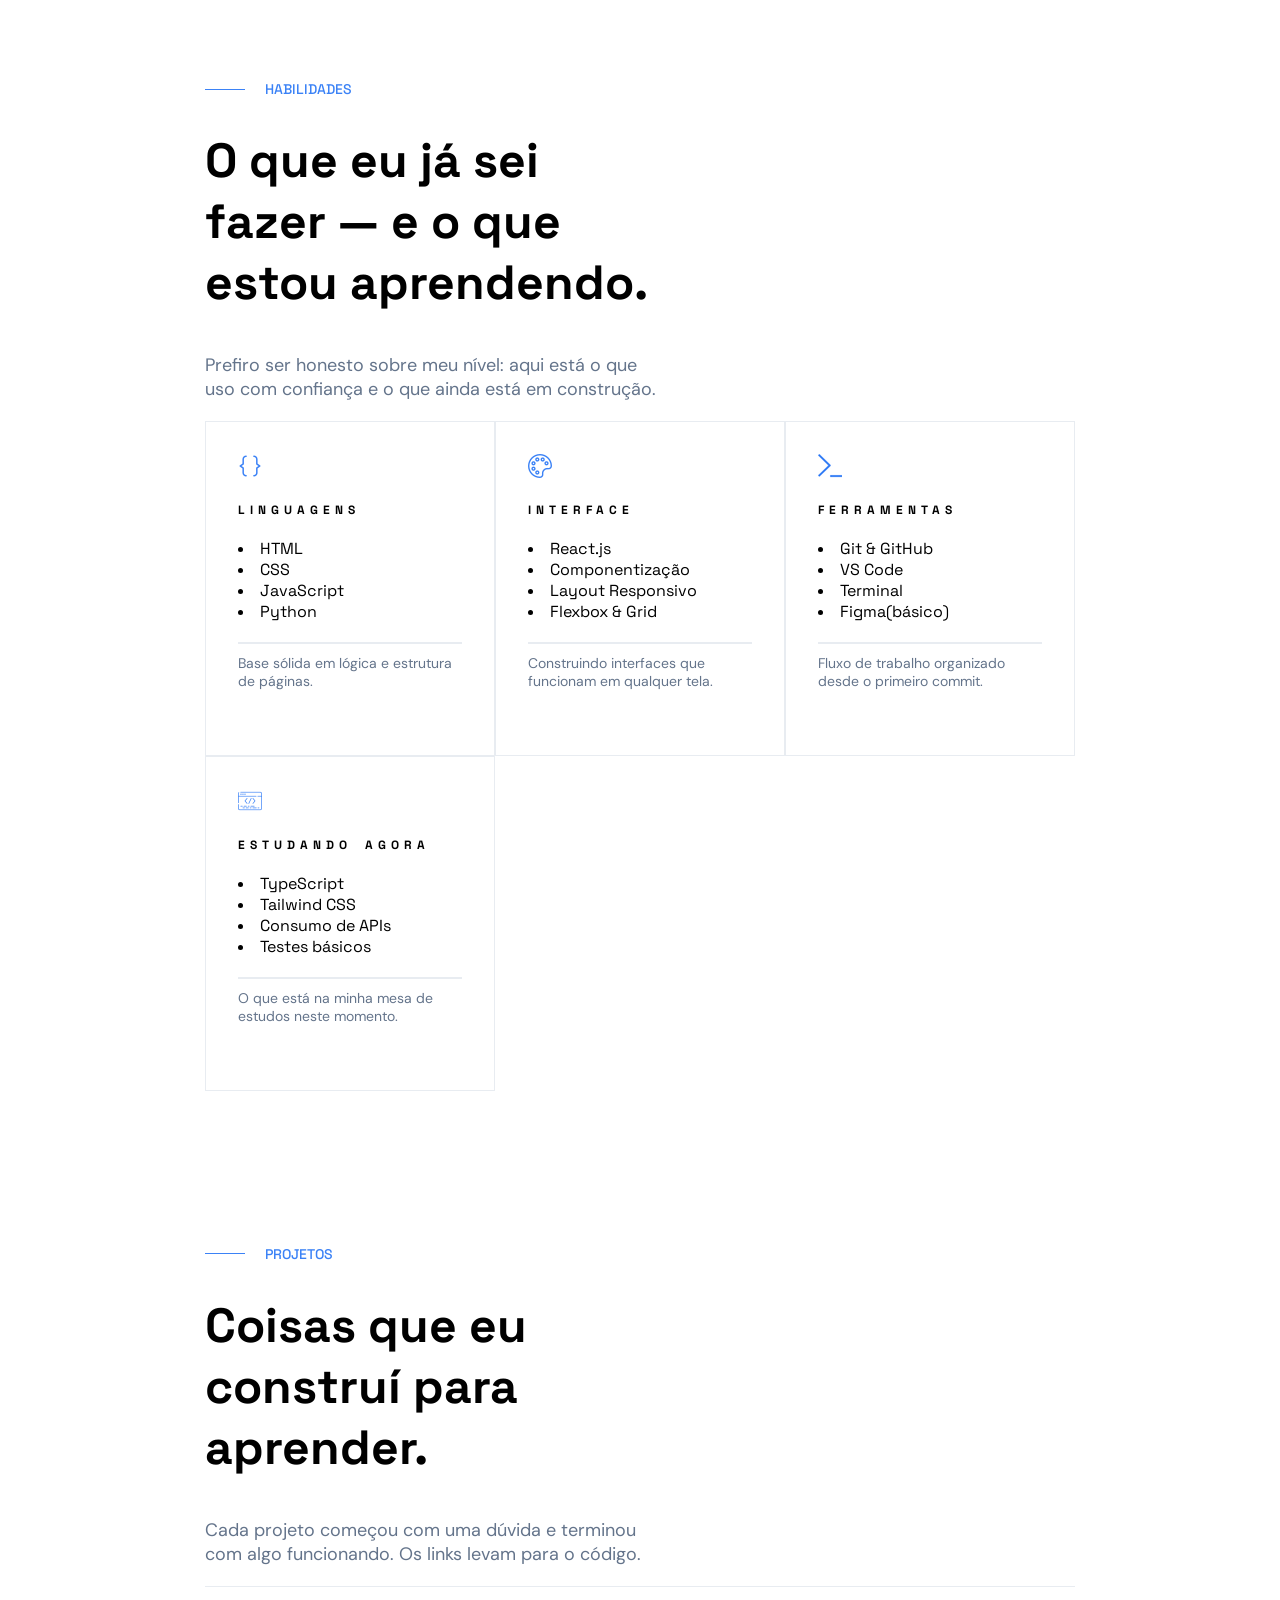
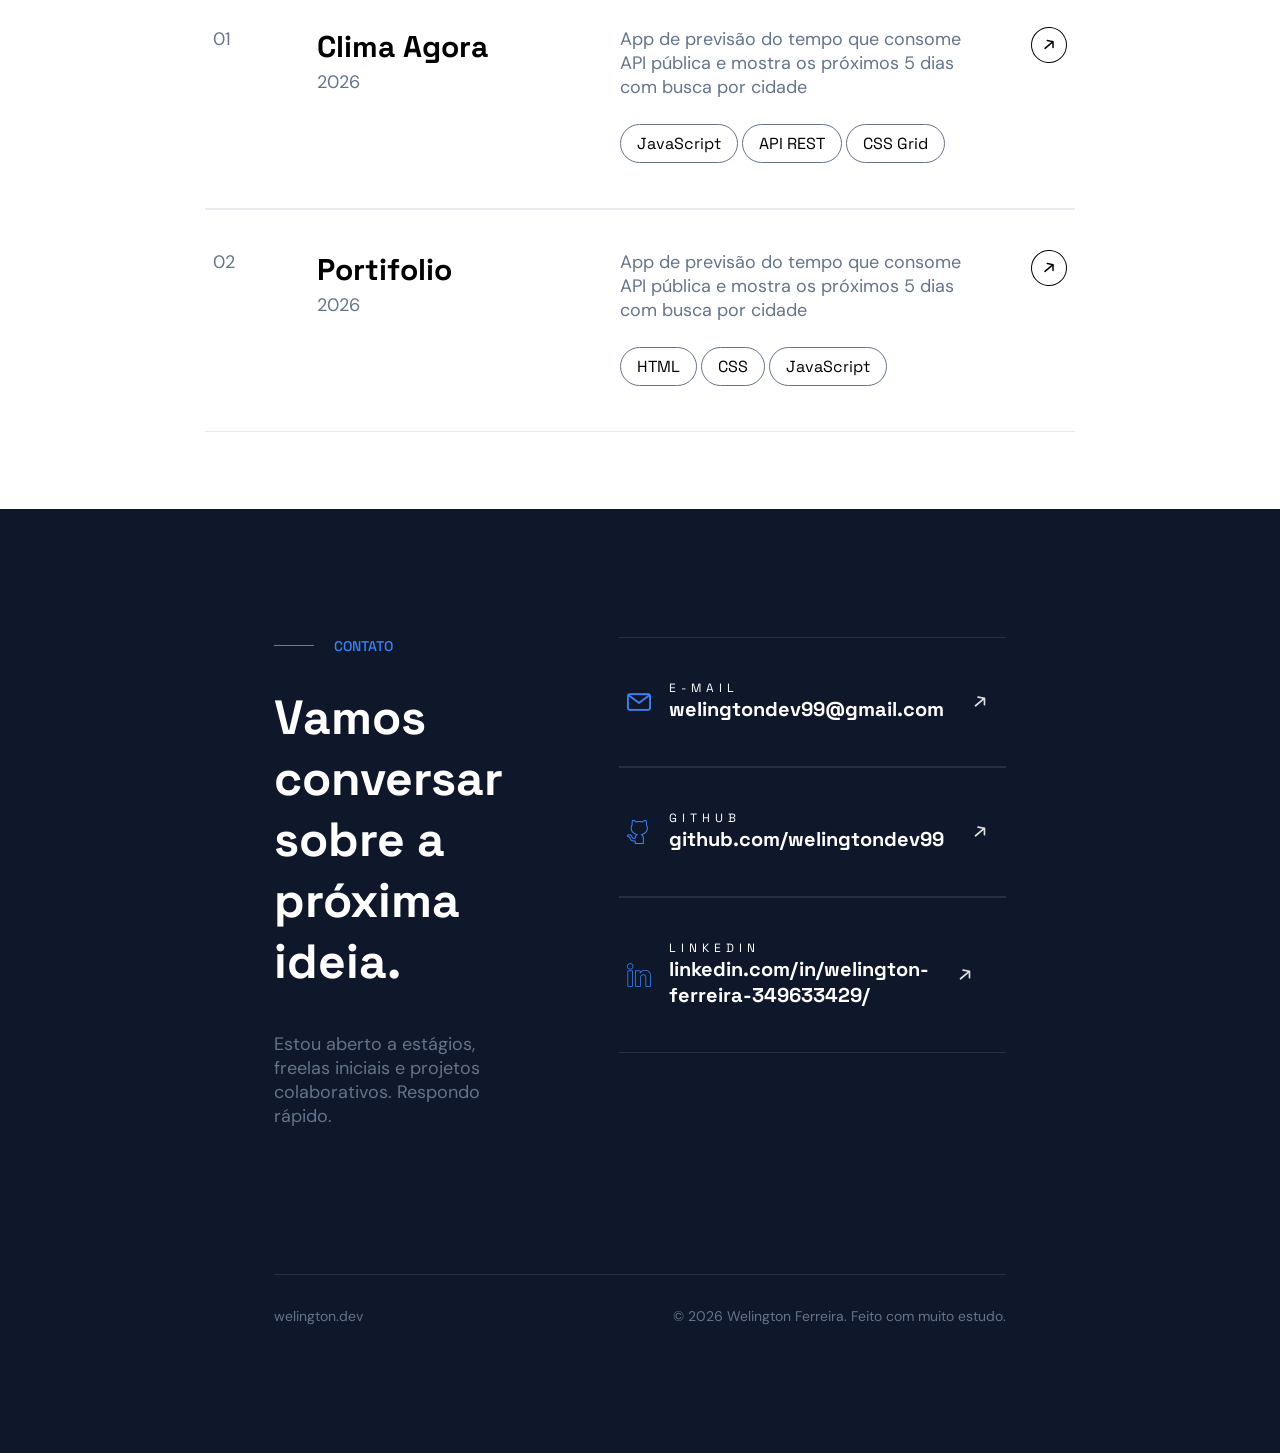
==== commit 4a2237df: "ajustes na pagina" ====
--- a/index.html
+++ b/index.html
@@ -3,13 +3,22 @@
 <head>
     <meta charset="UTF-8">
     <meta name="viewport" content="width=device-width, initial-scale=1.0">
-    <title>Portifólio Welington</title>
+    <!-- SEO básico -->
+    <title>Welington Ferreira | Desenvolvedor Front-end</title>
+    <meta name="description" content="Portfólio de Welington Ferreira, estudante de programação em busca de se tornar desenvolvedor front-end. HTML, CSS, JavaScript, React e Python.">
+    <meta name="author" content="Welington Ferreira">
+    <!-- Para compartilhamento social -->
+    <meta property="og:title" content="Welington Ferreira | Desenvolvedor Front-end">
+    <meta property="og:description" content="Portfólio de Welington Ferreira, estudante de programação.">
+    <meta property="og:type" content="website">
+    <meta property="og:url" content="https://welingtondev99.github.io/Portifolio">
     <!-- importando fontes -->
     <link rel="preconnect" href="https://fonts.googleapis.com">
     <link rel="preconnect" href="https://fonts.gstatic.com" crossorigin>
     <link href="https://fonts.googleapis.com/css2?family=DM+Sans:ital,opsz,wght@0,9..40,100..1000;1,9..40,100..1000&family=Space+Grotesk:wght@300..700&display=swap" rel="stylesheet">
     <!-- importando css -->
     <link rel="stylesheet" href="./css/global.css">
+    <link rel="icon" href="./img/programmer-favicon.png" type="image">
 </head>
 <body>
     <!-- cabeçalho -->
@@ -32,7 +41,7 @@
         <!-- pargina inicial -->
         <section id="inicio" class="estrutura-inicial">
             <div class="conteudo-inicio">
-                <div class="estilo-nome-azul espaçamento">
+                <div class="estilo-nome-azul espacamento">
                     <span class="linha"></span>
                     <span>PORTIFOLIO 2026</span>
                 </div>
@@ -42,13 +51,13 @@
                     </h1>
                     
                 </div>
-                <p class="espaçamento texto-inicio">
+                <p class="espacamento texto-inicio">
                     Estudante de programação a caminho de me tornar
                     desenvolvedor front-end. Aprendo construindo — cada
                     projeto aqui é um passo dessa jornada.
                 </p>
                 <div>
-                    <button class="espaçamento but-projetos">
+                    <button class="espacamento but-projetos">
                         VER PROJETOS
                         <span class="circulo">
                             <img src="./img/seta-esquerda.png" alt="">
@@ -83,18 +92,18 @@
         <!-- pagina sobre mim -->
         <section id="sobre" class="estrutura-inicial">
             <div class="conteudo-sobre">
-                <div class="teste">
-                    <img src="./img/foto-original-sem-fundo (2).png" alt="">
+                <div class="sobre__foto">
+                    <img src="./img/welington.png" alt="Retrato de Welington Ferreira">
                     <div class="sobre-div">
                         <p class="space-grotesk">DISPONIBILIDADE</p>
-                        <div class="teste2 espaçamento">
+                        <div class="sobre__status espacamento">
                             <span class="pisca"></span>
                             <p>Disponivel para contratação</p>
                         </div>
                     </div>
                 </div>
                 <div class="alinhamento-texto">
-                    <div class="estilo-nome-azul espaçamento">
+                    <div class="estilo-nome-azul espacamento">
                         <span class="linha"></span>
                         <span>SOBRE MIM</span>
                     </div>
@@ -116,7 +125,7 @@
             <div class="alinhamento-padding">
                 <div class="alinhamento-texto">
 
-                    <div class="estilo-nome-azul espaçamento">
+                    <div class="estilo-nome-azul espacamento">
                         <span class="linha"></span>
                         <span>HABILIDADES</span>
                     </div>
@@ -131,7 +140,7 @@
                     <div class="card-habilidades">
                     <img src="./img/colchetes.png" alt="">
                         <h4 class="sub-titulos">LINGUAGENS</h4>
-                        <ul class="ali">
+                        <ul class="card__lista">
                             <li>HTML</li>
                             <li>CSS</li>
                             <li>JavaScript</li>
@@ -143,7 +152,7 @@
                     <div class="card-habilidades">
                         <img src="./img/paleta-de-cores.png" alt="">
                         <h4 class="sub-titulos">INTERFACE</h4>
-                        <ul class="ali">
+                        <ul class="card__lista">
                             <li>React.js</li>
                             <li>Componentização</li>
                             <li>Layout Responsivo</li>
@@ -153,9 +162,9 @@
                         <p>Construindo interfaces que funcionam em qualquer tela.</p>
                     </div>
                     <div class="card-habilidades">
-                        <img src="./img/img ferramentas.png" alt="">
+                        <img src="./img/ferramentas.png" alt="">
                         <h4 class="sub-titulos">FERRAMENTAS</h4>
-                        <ul class="ali">
+                        <ul class="card__lista">
                             <li>Git & GitHub</li>
                             <li>VS Code</li>
                             <li>Terminal</li>
@@ -166,8 +175,8 @@
                     </div>
                     <div class="card-habilidades">
                         <img src="./img/programacao.png" alt="">
-                        <h4 class="sub-titulos">INTERFACE</h4>
-                        <ul class="ali">
+                        <h4 class="sub-titulos">ESTUDANDO AGORA</h4>
+                        <ul class="card__lista">
                             <li>TypeScript</li>
                             <li>Tailwind CSS</li>
                             <li>Consumo de APIs</li>
@@ -183,7 +192,7 @@
         <section id="projetos" class="estrutura-inicial">
             <div class="alinhamento-padding">
                 <div class="alinhamento-texto">
-                    <div class="estilo-nome-azul espaçamento">
+                    <div class="estilo-nome-azul espacamento">
                         <span class="linha"></span>
                         <span>PROJETOS</span>
                     </div>
@@ -194,8 +203,9 @@
                         Cada projeto começou com uma dúvida e terminou com algo funcionando. Os links levam para o código.
                     </p>
                 </div>
+                <div class="add_projetos"></div>
                 <!-- projeto 1 -->
-                <a href="" target="_blank" class="card-projetos ">
+                <a href="#" target="_blank" class="card-projetos ">
                     <div>
                         <span class="textos">01</span>
                     </div>
@@ -227,7 +237,7 @@
                     </div>
                 </a>
                 <!-- projeto 2 -->
-                <a href="" target="_blank" class="card-projetos ">
+                <a href="#" target="_blank" class="card-projetos ">
                     <div>
                         <span class="textos">02</span>
                     </div>
@@ -265,7 +275,7 @@
         <section id="contato" class="desing-contato">
             <div class="grid-contato">
                 <div class="org-text-contato">
-                    <div class="estilo-nome-azul espaçamento">
+                    <div class="estilo-nome-azul espacamento">
                         <span class="linha"></span>
                         <span>CONTATO</span>
                     </div>
@@ -313,6 +323,6 @@
             </div>
         </section>
     </main>
-    <script src="./js/main.js"></script>
+    <script type="module" src="js/main.js"></script>
 </body>
 </html>
--- a/css/global.css
+++ b/css/global.css
@@ -8,7 +8,7 @@
 :root {
     --fundo: #fafbfc;
     --fundo-transparente: rgba(250, 251, 252, 0.886);
-    --texto-escuro: #e8ecf1;
+    --borda: #e8ecf1;
     --azul-cinza: #64748b;
     --azul-escuro: #0f172a;
     --azul: #3b82f6;
@@ -30,10 +30,11 @@
 
 
 .titulo{
-    font-size: 48px;
+    /* font-size: 48px; */
     font-family: var(--font-display);
     font-weight: 700;
     margin-bottom: 40px;
+    font-size: clamp(28px, 4vw, 48px);
 }
 
 .textos{
@@ -71,8 +72,9 @@
     display: block;
 }
 
-.alinhamento-padding{
-    padding: 96px;
+html{
+    scroll-behavior: smooth;
+    scroll-padding-top: 34px
 }
 
 * {
@@ -80,14 +82,14 @@
     margin: 0;
     padding: 0;
     box-sizing: border-box;
-    scroll-behavior: smooth;
+
 }
 
 h1{
     font-family: var(--font-display);
-    font-size: 96px;
     font-weight: 600;
-    line-height: 6rem;
+    font-size: clamp(40px, 8vw, 96px);
+    line-height: 1;
 }
 
 h4{
@@ -115,13 +117,15 @@
     padding: 18px 25px 18px 25px; 
     border-radius: 35px;
     font-weight: 700;
-    border: 1px solid var(--texto-escuro);
+    border: 1px solid var(--borda);
     margin: 0px 20px 0px 0px;
 }
 
 hr{
     border: none;
     height: 2px;
-    background-color: var(--texto-escuro);
+    background-color: var(--borda);
     margin-bottom: 10px;
-}+}
+.alinhamento-padding, .conteudo-inicio, .conteudo-sobre { padding: clamp(32px, 6vw, 96px); }
+
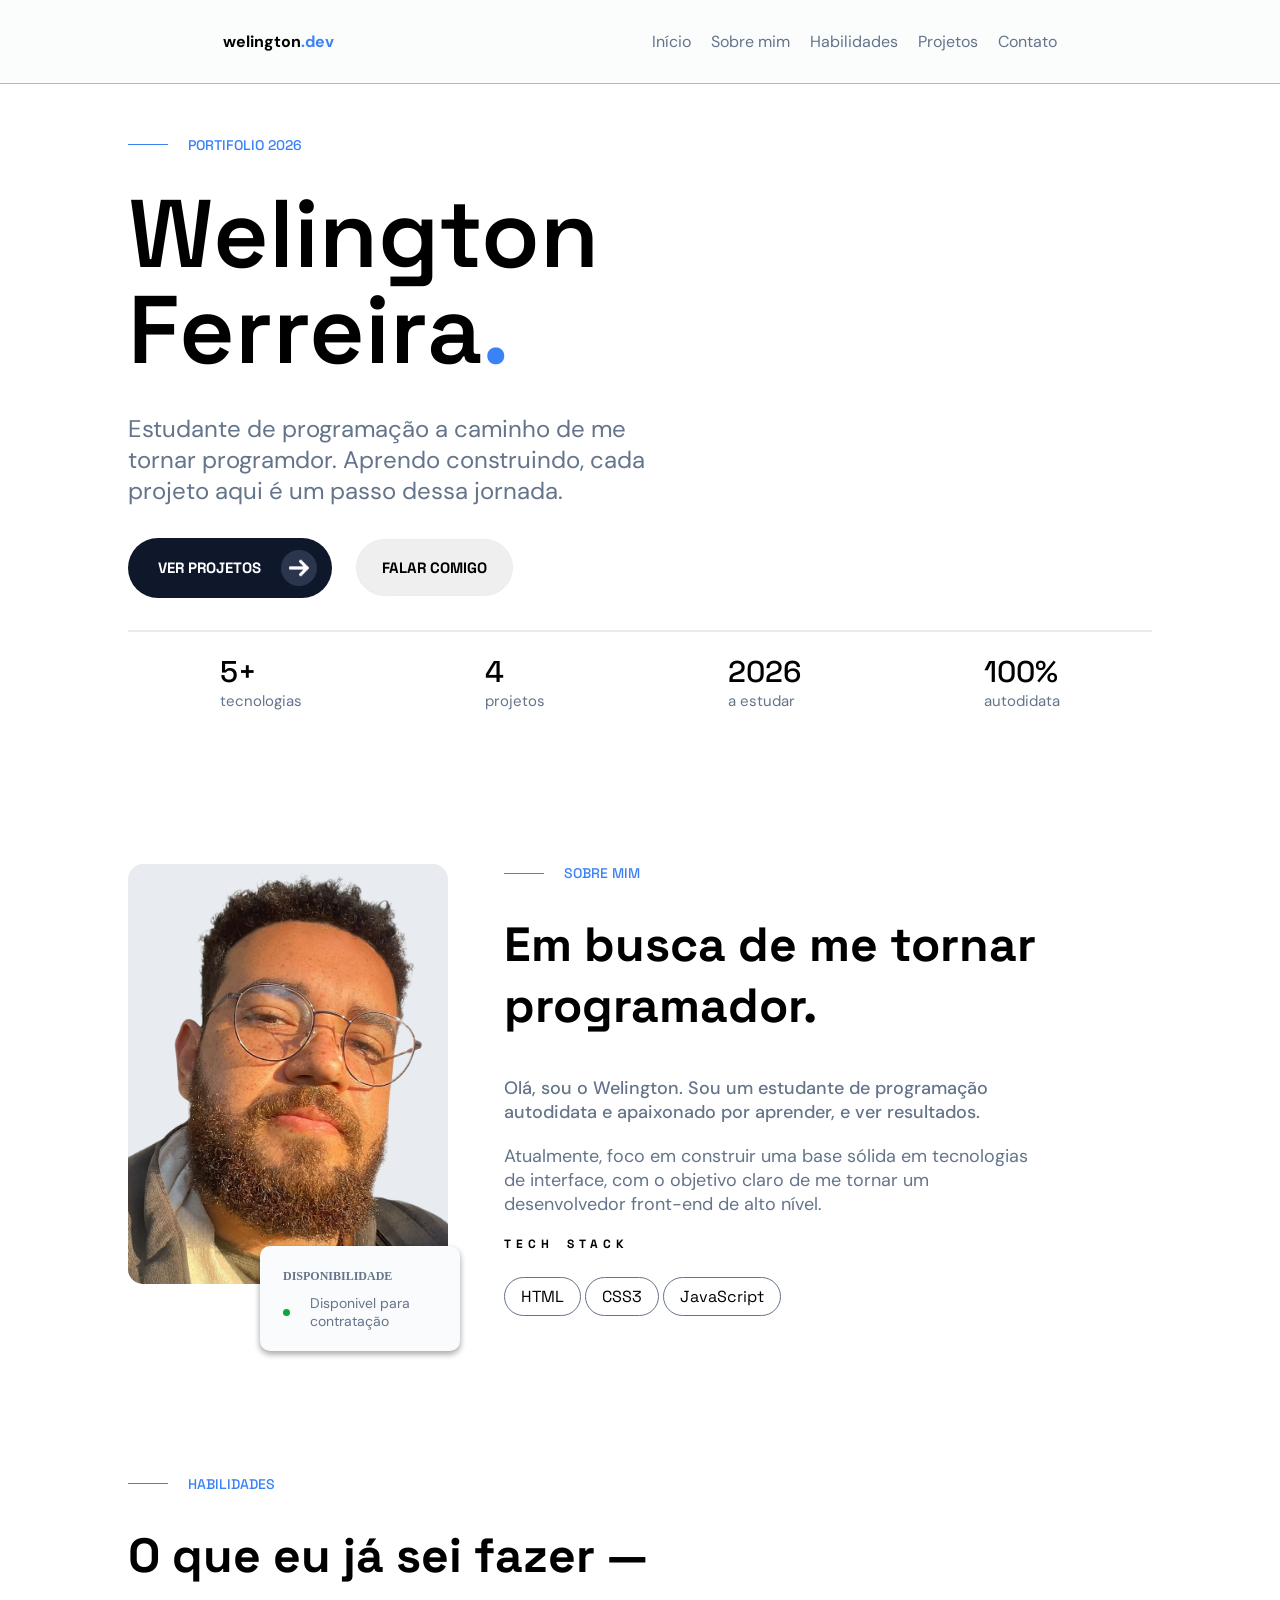
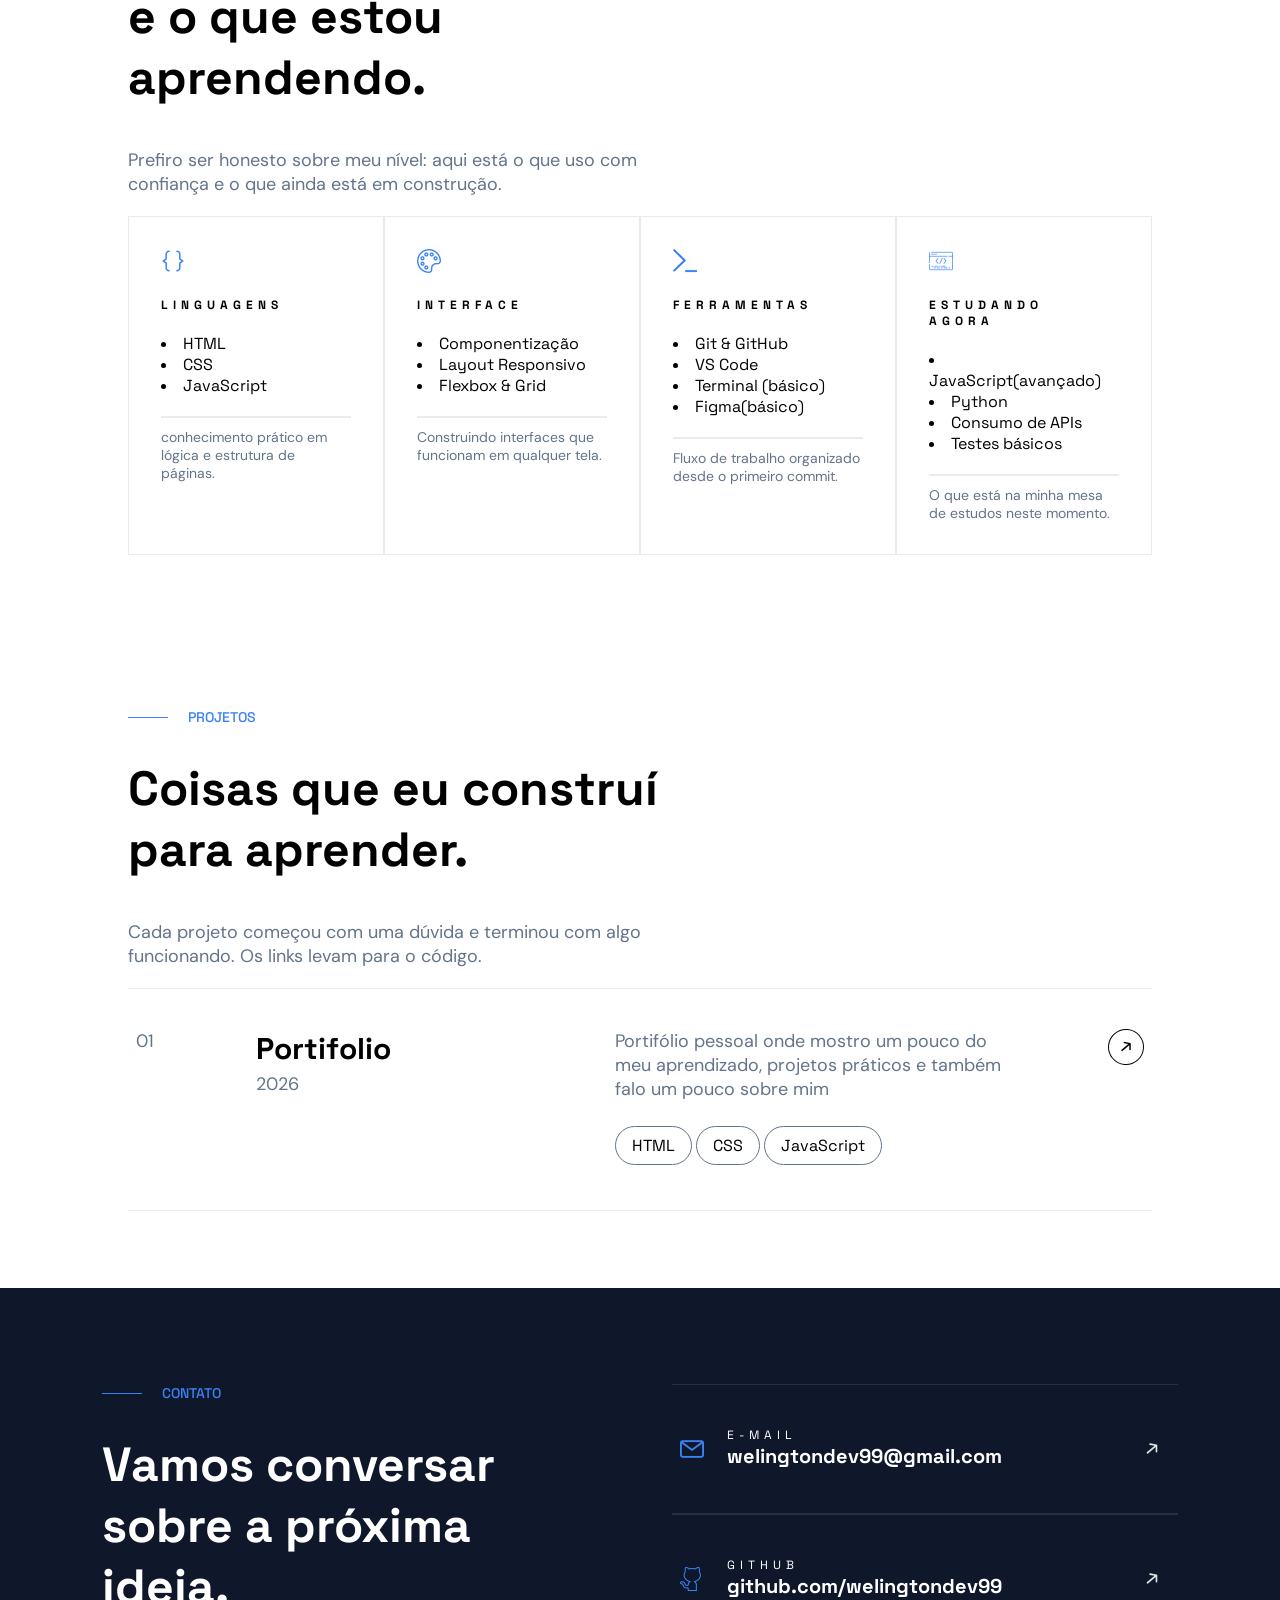
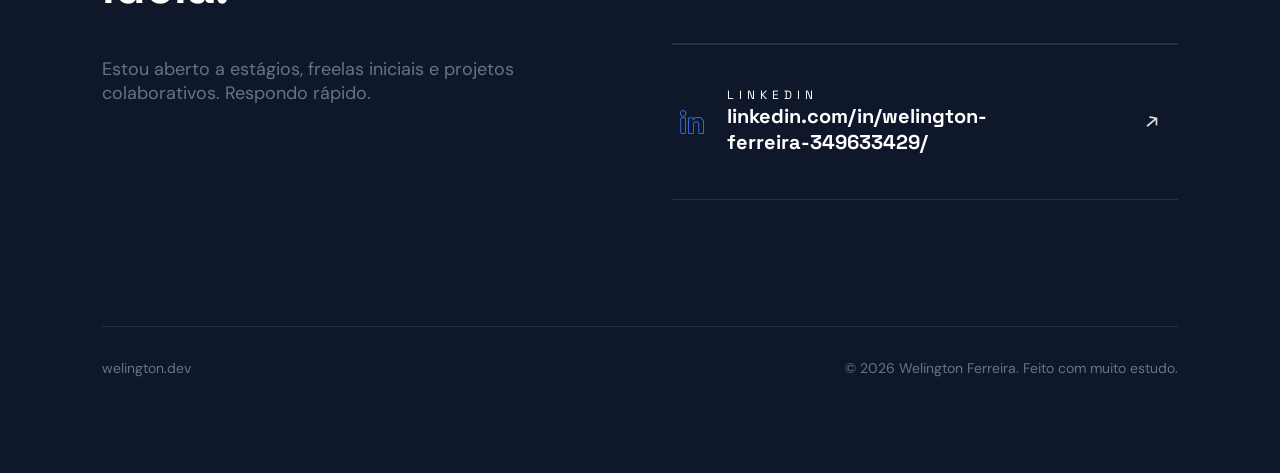
==== commit 57aa2c22: "add 1 responsividade" ====
--- a/index.html
+++ b/index.html
@@ -18,6 +18,7 @@
     <link href="https://fonts.googleapis.com/css2?family=DM+Sans:ital,opsz,wght@0,9..40,100..1000;1,9..40,100..1000&family=Space+Grotesk:wght@300..700&display=swap" rel="stylesheet">
     <!-- importando css -->
     <link rel="stylesheet" href="./css/global.css">
+    <link rel="stylesheet" href="./css/responsivo.css">
     <link rel="icon" href="./img/programmer-favicon.png" type="image">
 </head>
 <body>
@@ -53,7 +54,7 @@
                 </div>
                 <p class="espacamento texto-inicio">
                     Estudante de programação a caminho de me tornar
-                    desenvolvedor front-end. Aprendo construindo — cada
+                    programdor. Aprendo construindo, cada
                     projeto aqui é um passo dessa jornada.
                 </p>
                 <div>
@@ -107,15 +108,15 @@
                         <span class="linha"></span>
                         <span>SOBRE MIM</span>
                     </div>
-                    <h2 class="titulo">Construindo o futuro através da web.</h2>
-                    <p class="negrito textos ">Olá, sou o Welington. Sou um estudante de programação autodidata e apaixonado por transformar ideias complexas em experiências digitais intuitivas.</p>
+                    <h2 class="titulo">Em busca de me tornar programador.</h2>
+                    <p class="negrito textos ">Olá, sou o Welington. Sou um estudante de programação autodidata e apaixonado por aprender, e ver resultados.</p>
                     <p class="textos">Atualmente, foco em construir uma base sólida em tecnologias de interface, com o objetivo claro de me tornar um desenvolvedor front-end de alto nível.</p>
                     <h4 class="sub-titulos">TECH STACK</h4>
                     <div class="largura-maxima">
                         <span class="stacks">HTML</span>
                         <span class="stacks">CSS3</span>
                         <span class="stacks">JavaScript</span>
-                        <span class="stacks">Python</span>
+                        <!-- <span class="stacks">Python</span> -->
                     </div>
                 </div>
             </div>
@@ -144,16 +145,16 @@
                             <li>HTML</li>
                             <li>CSS</li>
                             <li>JavaScript</li>
-                            <li>Python</li>
+                            <!-- <li>Python</li> -->
                         </ul>
                         <hr>
-                        <p>Base sólida em lógica e estrutura de páginas.</p>
+                        <p>conhecimento prático em lógica e estrutura de páginas.</p>
                     </div>
                     <div class="card-habilidades">
                         <img src="./img/paleta-de-cores.png" alt="">
                         <h4 class="sub-titulos">INTERFACE</h4>
                         <ul class="card__lista">
-                            <li>React.js</li>
+                            <!-- <li>React.js</li> -->
                             <li>Componentização</li>
                             <li>Layout Responsivo</li>
                             <li>Flexbox & Grid</li>
@@ -167,7 +168,7 @@
                         <ul class="card__lista">
                             <li>Git & GitHub</li>
                             <li>VS Code</li>
-                            <li>Terminal</li>
+                            <li>Terminal (básico)</li>
                             <li>Figma(básico)</li>
                         </ul>
                         <hr>
@@ -177,8 +178,8 @@
                         <img src="./img/programacao.png" alt="">
                         <h4 class="sub-titulos">ESTUDANDO AGORA</h4>
                         <ul class="card__lista">
-                            <li>TypeScript</li>
-                            <li>Tailwind CSS</li>
+                            <li>JavaScript(avançado)</li>
+                            <li>Python</li>
                             <li>Consumo de APIs</li>
                             <li>Testes básicos</li>
                         </ul>
@@ -205,7 +206,7 @@
                 </div>
                 <div class="add_projetos"></div>
                 <!-- projeto 1 -->
-                <a href="#" target="_blank" class="card-projetos ">
+                <!-- <a href="#" target="_blank" class="card-projetos ">
                     <div>
                         <span class="textos">01</span>
                     </div>
@@ -235,18 +236,18 @@
                             </g>
                         </svg>
                     </div>
-                </a>
+                </a> -->
                 <!-- projeto 2 -->
                 <a href="#" target="_blank" class="card-projetos ">
                     <div>
-                        <span class="textos">02</span>
+                        <span class="textos">01</span>
                     </div>
                     <div>
                         <h3 class="titulo-projeto">Portifolio</h3>
                         <span class="textos">2026</span>
                     </div>
                     <div>
-                        <p class="textos">App de previsão do tempo que consome API pública e mostra os próximos 5 dias com busca por cidade</p>
+                        <p class="textos">Portifólio pessoal onde mostro um pouco do meu aprendizado, projetos práticos e também falo um pouco sobre mim</p>
                         <span class="stacks">HTML</span>
                         <span class="stacks">CSS</span>
                         <span class="stacks">JavaScript</span>
--- a/css/responsivo.css
+++ b/css/responsivo.css
@@ -0,0 +1,353 @@
+html,
+body {
+    max-width: 100%;
+    overflow-x: hidden;
+}
+
+img,
+svg {
+    max-width: 100%;
+}
+
+/* o header é fixo: garante que a âncora não fique escondida atrás dele */
+html {
+    scroll-padding-top: 100px;
+}
+
+
+/* ==========================================================================
+   1280px — NOTEBOOKS
+   ========================================================================== */
+@media (max-width: 1280px) {
+
+    .estrutura-inicial {
+        width: 92%;
+    }
+
+    .desing-contato {
+        padding: 96px 8%;
+    }
+
+    .grid-contato {
+        margin: 0;
+        gap: 30px 6%;
+    }
+
+    .conteudo-sobre {
+        gap: 56px;
+    }
+
+    .sobre__foto img {
+        width: 320px;
+        height: 420px;
+    }
+
+    .sobre-div {
+        top: auto;
+        bottom: -30px;
+        right: -12px;
+    }
+}
+
+
+/* ==========================================================================
+   1024px — TABLETS DEITADOS
+   ========================================================================== */
+@media (max-width: 1024px) {
+
+    .estrutura-inicial {
+        width: 100%;
+    }
+
+    .alinhamento-padding,
+    .conteudo-inicio,
+    .conteudo-sobre {
+        padding: 48px 24px;
+        width: 100%;
+    }
+
+    /* --- INÍCIO --- */
+    .texto-inicio {
+        width: 100%;
+        max-width: 640px;
+        font-size: 20px;
+    }
+
+    .resumo-bio {
+        display: grid;
+        grid-template-columns: repeat(4, 1fr);
+        gap: 24px 16px;
+        justify-content: initial;
+    }
+
+    /* --- SOBRE --- */
+    .conteudo-sobre {
+        flex-direction: column;
+        gap: 72px;
+        align-items: flex-start;
+    }
+
+    .sobre__foto {
+        width: 100%;
+        max-width: 420px;
+    }
+
+    .sobre__foto img {
+        width: 100%;
+        height: 460px;
+    }
+
+    .alinhamento-texto,
+    .largura-maxima {
+        width: 100%;
+    }
+
+    /* --- PROJETOS --- */
+    .card-projetos {
+        grid-auto-flow: row;
+        grid-template-columns: 48px 1fr 44px;
+        gap: 8px 16px;
+        padding: 32px 8px;
+        align-items: start;
+    }
+
+    .card-projetos>div:nth-child(1) {
+        grid-column: 1;
+        grid-row: 1;
+    }
+
+    .card-projetos>div:nth-child(2) {
+        grid-column: 2;
+        grid-row: 1;
+    }
+
+    .card-projetos>div:nth-child(3) {
+        grid-column: 2;
+        grid-row: 2;
+    }
+
+    .card-projetos>.ali-img {
+        grid-column: 3;
+        grid-row: 1;
+    }
+
+    /* --- CONTATO --- */
+    .desing-contato {
+        padding: 80px 24px;
+    }
+
+    .grid-contato {
+        grid-template-columns: 1fr;
+        gap: 40px;
+    }
+
+    .footer {
+        margin-top: 56px;
+    }
+}
+
+
+/* ==========================================================================
+   768px — TABLETS EM PÉ / CELULARES GRANDES
+   ========================================================================== */
+@media (max-width: 768px) {
+
+    /* --- MENU --- */
+    .nav {
+        height: auto;
+        flex-direction: column;
+        justify-content: center;
+        gap: 10px;
+        padding: 12px 16px;
+    }
+
+    .alinhamento-nave {
+        gap: 16px;
+        flex-wrap: nowrap;
+        overflow-x: auto;
+        max-width: 100%;
+        padding-bottom: 4px;
+        font-size: 14px;
+        /* esconde a barra de rolagem do menu */
+        scrollbar-width: none;
+    }
+
+    .alinhamento-nave::-webkit-scrollbar {
+        display: none;
+    }
+
+    .alinhamento-nave li {
+        white-space: nowrap;
+    }
+
+    html {
+        scroll-padding-top: 120px;
+    }
+
+    /* --- INÍCIO --- */
+    .conteudo-inicio {
+        margin-top: 96px;
+    }
+
+    .texto-inicio {
+        font-size: 18px;
+    }
+
+    .resumo-bio {
+        grid-template-columns: repeat(2, 1fr);
+    }
+
+    .negrito {
+        font-size: 26px;
+    }
+
+    /* botões um embaixo do outro e ocupando a largura */
+    button {
+        width: 100%;
+        margin: 0 0 12px 0;
+        justify-content: center;
+    }
+
+    /* --- SOBRE --- */
+    .sobre__foto {
+        max-width: 100%;
+    }
+
+    .sobre__foto img {
+        height: 380px;
+    }
+
+    .sobre-div {
+        position: static;
+        width: 100%;
+        height: auto;
+        margin-top: 16px;
+        box-shadow: none;
+        border: 1px solid var(--borda);
+    }
+
+    /* --- HABILIDADES --- */
+    .org-card {
+        grid-template-columns: 1fr;
+        gap: 16px;
+    }
+
+    .card-habilidades {
+        max-width: 100%;
+        min-height: 0;
+        padding: 24px;
+    }
+
+    /* --- CONTATO --- */
+    .card-contato {
+        grid-auto-flow: row;
+        grid-template-columns: 40px 1fr 40px;
+        padding: 28px 4px;
+        gap: 12px;
+    }
+
+    .link-contato {
+        font-size: 16px;
+        word-break: break-word;
+    }
+
+    .footer {
+        flex-direction: column;
+        align-items: flex-start;
+        gap: 8px;
+        text-align: left;
+    }
+}
+
+
+/* ==========================================================================
+   480px — CELULARES
+   ========================================================================== */
+@media (max-width: 480px) {
+
+    .alinhamento-padding,
+    .conteudo-inicio,
+    .conteudo-sobre {
+        padding: 40px 16px;
+    }
+
+    .titulo {
+        margin-bottom: 24px;
+    }
+
+    .textos {
+        font-size: 16px;
+    }
+
+    .sub-titulos {
+        letter-spacing: 3px;
+        word-spacing: 3px;
+    }
+
+    .stacks {
+        padding: 6px 14px;
+        font-size: 14px;
+    }
+
+    /* --- INÍCIO --- */
+    .conteudo-inicio {
+        margin-top: 104px;
+    }
+
+    .resumo-bio {
+        gap: 20px 12px;
+    }
+
+    /* --- SOBRE --- */
+    .sobre__foto img {
+        height: 320px;
+    }
+
+    /* --- PROJETOS --- */
+    .card-projetos {
+        grid-template-columns: 40px 1fr 40px;
+        padding: 24px 4px;
+    }
+
+    .titulo-projeto {
+        font-size: 22px;
+    }
+
+    /* --- CONTATO --- */
+    .desing-contato {
+        padding: 64px 16px;
+    }
+
+    .card-contato {
+        grid-template-columns: 32px 1fr;
+        padding: 24px 4px;
+    }
+
+    /* a seta some no celular para sobrar espaço para o texto */
+    .card-contato .ali-img {
+        display: none;
+    }
+
+    .card-contato>img {
+        width: 32px;
+    }
+
+    .link-contato {
+        font-size: 15px;
+    }
+}
+
+
+/* ==========================================================================
+   PREFERÊNCIAS DO USUÁRIO
+   ========================================================================== */
+@media (prefers-reduced-motion: reduce) {
+
+    html {
+        scroll-behavior: auto;
+    }
+
+    .pisca {
+        animation: none;
+    }
+}
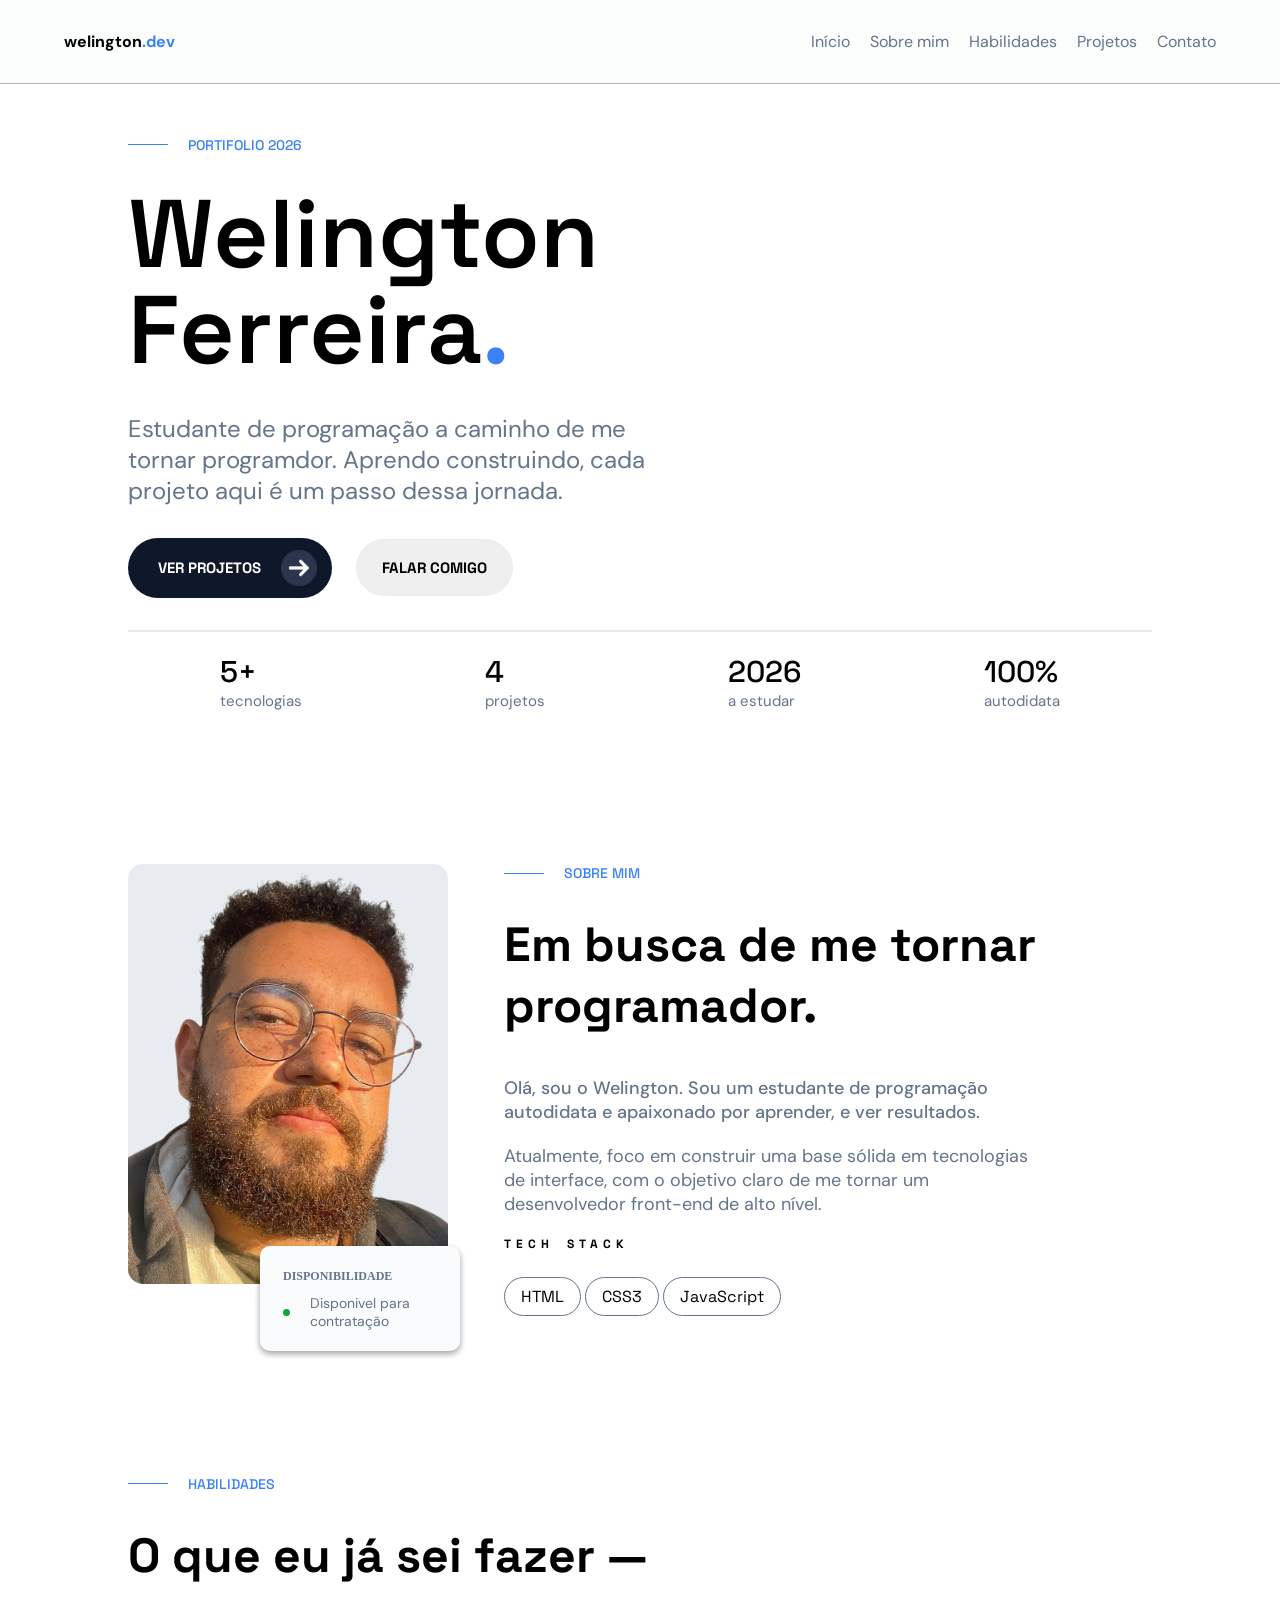
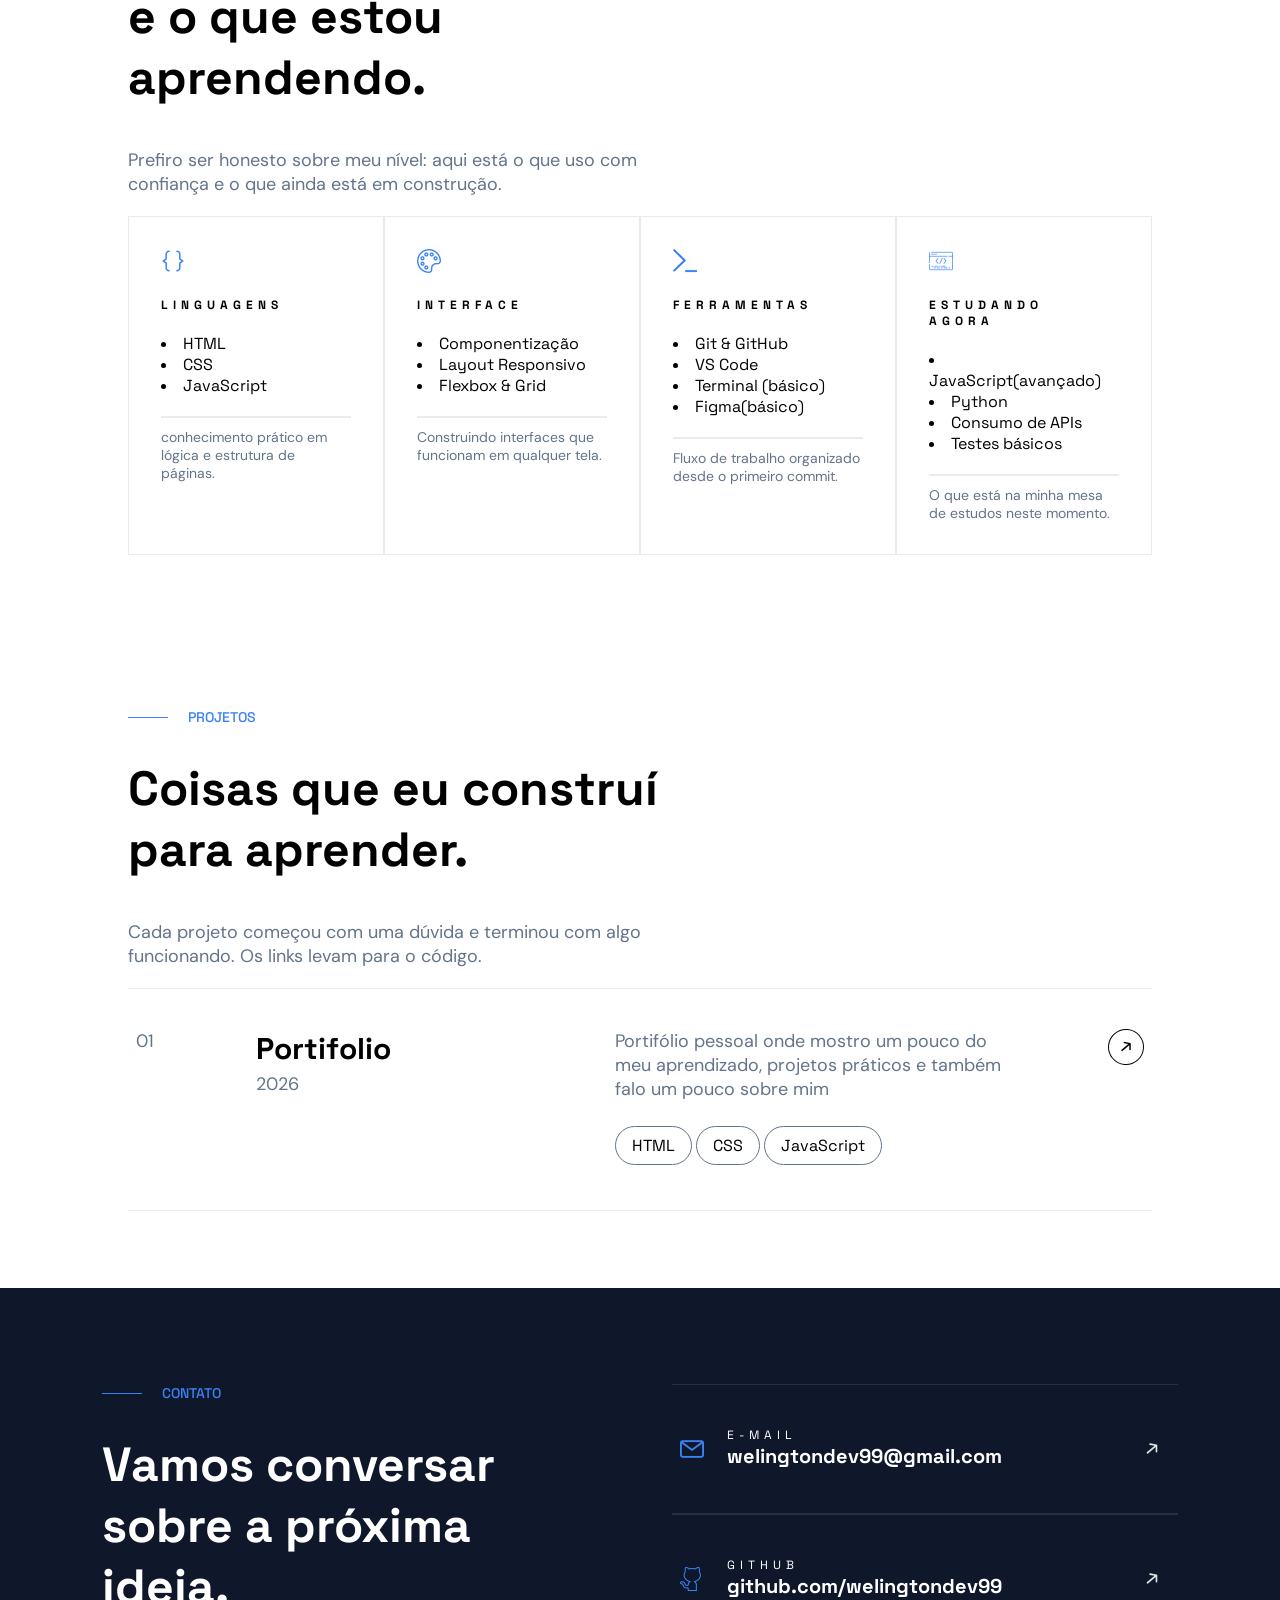
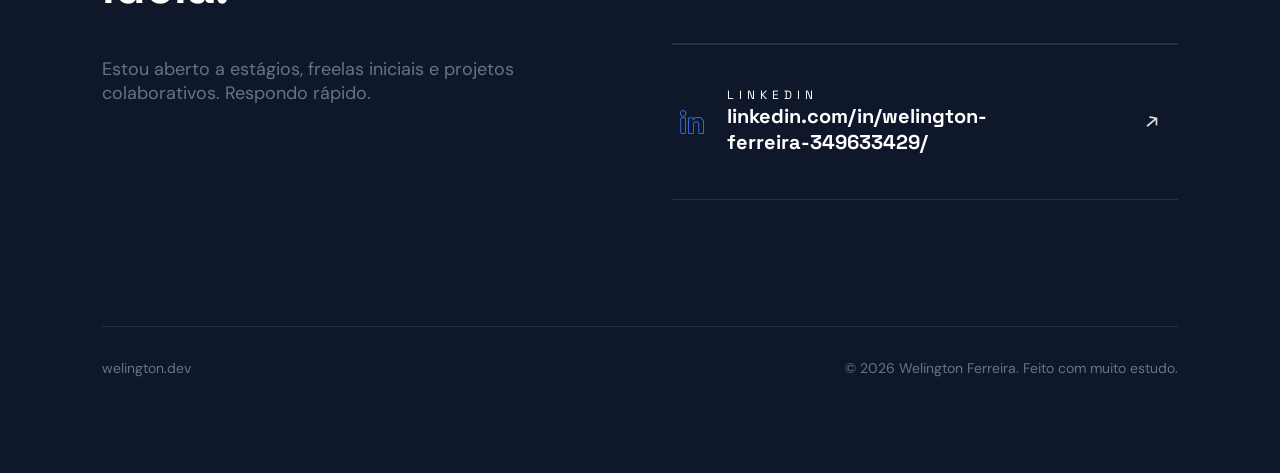
==== commit 4346741c: "menu navegador" ====
--- a/index.html
+++ b/index.html
@@ -24,10 +24,12 @@
 <body>
     <!-- cabeçalho -->
     <header class="nav transparente">
-        <div>
+        <div class="nova-nav">
             <h4>welington<span class="texto-cor">.dev</span></h4>
-        </div>
-        <div>
+       
+            <a class="menu">
+                <img class="img-menu aberto" alt="">
+            </a>
             <ul class="alinhamento-nave">
                 <li><a href="#inicio">Início</a></li>
                 <li><a href="#sobre">Sobre mim</a></li>
@@ -36,6 +38,7 @@
                 <li><a href="#contato">Contato</a></li>
             </ul>
         </div>
+        <div class="t"></div>
     </header>
     <!-- corpo -->
     <main>
--- a/css/responsivo.css
+++ b/css/responsivo.css
@@ -155,13 +155,15 @@
     /* --- MENU --- */
     .nav {
         height: auto;
-        flex-direction: column;
-        justify-content: center;
+        /* flex-direction: column; */
+        justify-content: space-between;
         gap: 10px;
-        padding: 12px 16px;
+        padding: 12px 45px;
+    
     }
 
     .alinhamento-nave {
+        display: none;
         gap: 16px;
         flex-wrap: nowrap;
         overflow-x: auto;
